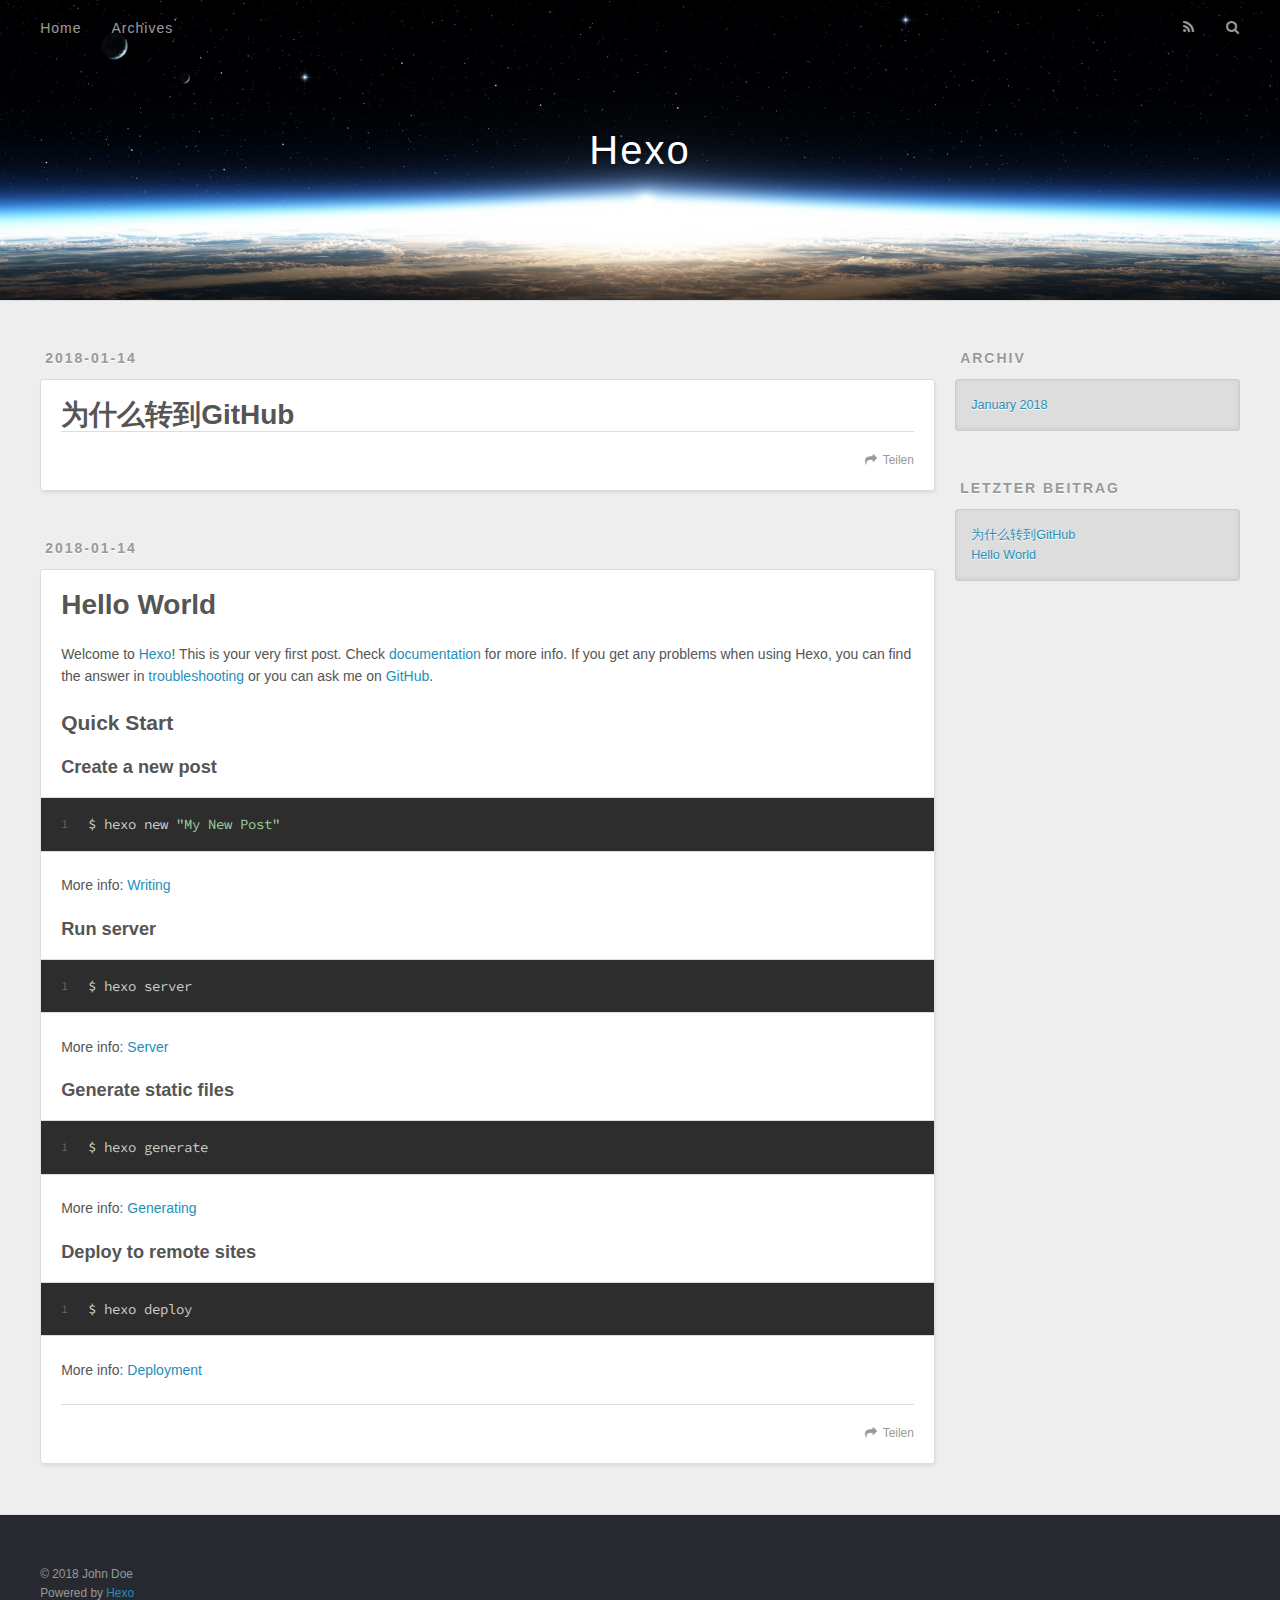
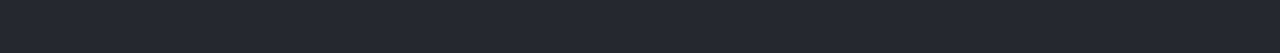
==== index.html @ db35a610 "Site updated: 2018-01-14 15:25:35" ====
<!DOCTYPE html>
<html>
<head>
  <meta charset="utf-8">
  

  
  <title>Hexo</title>
  <meta name="viewport" content="width=device-width, initial-scale=1, maximum-scale=1">
  <meta property="og:type" content="website">
<meta property="og:title" content="Hexo">
<meta property="og:url" content="http://yoursite.com/index.html">
<meta property="og:site_name" content="Hexo">
<meta name="twitter:card" content="summary">
<meta name="twitter:title" content="Hexo">
  
    <link rel="alternate" href="/atom.xml" title="Hexo" type="application/atom+xml">
  
  
    <link rel="icon" href="/favicon.png">
  
  
    <link href="//fonts.googleapis.com/css?family=Source+Code+Pro" rel="stylesheet" type="text/css">
  
  <link rel="stylesheet" href="/css/style.css">
</head>

<body>
  <div id="container">
    <div id="wrap">
      <header id="header">
  <div id="banner"></div>
  <div id="header-outer" class="outer">
    <div id="header-title" class="inner">
      <h1 id="logo-wrap">
        <a href="/" id="logo">Hexo</a>
      </h1>
      
    </div>
    <div id="header-inner" class="inner">
      <nav id="main-nav">
        <a id="main-nav-toggle" class="nav-icon"></a>
        
          <a class="main-nav-link" href="/">Home</a>
        
          <a class="main-nav-link" href="/archives">Archives</a>
        
      </nav>
      <nav id="sub-nav">
        
          <a id="nav-rss-link" class="nav-icon" href="/atom.xml" title="RSS Feed"></a>
        
        <a id="nav-search-btn" class="nav-icon" title="Suche"></a>
      </nav>
      <div id="search-form-wrap">
        <form action="//google.com/search" method="get" accept-charset="UTF-8" class="search-form"><input type="search" name="q" class="search-form-input" placeholder="Search"><button type="submit" class="search-form-submit">&#xF002;</button><input type="hidden" name="sitesearch" value="http://yoursite.com"></form>
      </div>
    </div>
  </div>
</header>
      <div class="outer">
        <section id="main">
  
    <article id="post-为什么转到GitHub" class="article article-type-post" itemscope itemprop="blogPost">
  <div class="article-meta">
    <a href="/2018/01/14/为什么转到GitHub/" class="article-date">
  <time datetime="2018-01-14T07:21:09.000Z" itemprop="datePublished">2018-01-14</time>
</a>
    
  </div>
  <div class="article-inner">
    
    
      <header class="article-header">
        
  
    <h1 itemprop="name">
      <a class="article-title" href="/2018/01/14/为什么转到GitHub/">为什么转到GitHub</a>
    </h1>
  

      </header>
    
    <div class="article-entry" itemprop="articleBody">
      
        
      
    </div>
    <footer class="article-footer">
      <a data-url="http://yoursite.com/2018/01/14/为什么转到GitHub/" data-id="cjcegh4690001q4vp3k0q1kke" class="article-share-link">Teilen</a>
      
      
    </footer>
  </div>
  
</article>


  
    <article id="post-hello-world" class="article article-type-post" itemscope itemprop="blogPost">
  <div class="article-meta">
    <a href="/2018/01/14/hello-world/" class="article-date">
  <time datetime="2018-01-14T06:48:42.048Z" itemprop="datePublished">2018-01-14</time>
</a>
    
  </div>
  <div class="article-inner">
    
    
      <header class="article-header">
        
  
    <h1 itemprop="name">
      <a class="article-title" href="/2018/01/14/hello-world/">Hello World</a>
    </h1>
  

      </header>
    
    <div class="article-entry" itemprop="articleBody">
      
        <p>Welcome to <a href="https://hexo.io/" target="_blank" rel="noopener">Hexo</a>! This is your very first post. Check <a href="https://hexo.io/docs/" target="_blank" rel="noopener">documentation</a> for more info. If you get any problems when using Hexo, you can find the answer in <a href="https://hexo.io/docs/troubleshooting.html" target="_blank" rel="noopener">troubleshooting</a> or you can ask me on <a href="https://github.com/hexojs/hexo/issues" target="_blank" rel="noopener">GitHub</a>.</p>
<h2 id="Quick-Start"><a href="#Quick-Start" class="headerlink" title="Quick Start"></a>Quick Start</h2><h3 id="Create-a-new-post"><a href="#Create-a-new-post" class="headerlink" title="Create a new post"></a>Create a new post</h3><figure class="highlight bash"><table><tr><td class="gutter"><pre><span class="line">1</span><br></pre></td><td class="code"><pre><span class="line">$ hexo new <span class="string">"My New Post"</span></span><br></pre></td></tr></table></figure>
<p>More info: <a href="https://hexo.io/docs/writing.html" target="_blank" rel="noopener">Writing</a></p>
<h3 id="Run-server"><a href="#Run-server" class="headerlink" title="Run server"></a>Run server</h3><figure class="highlight bash"><table><tr><td class="gutter"><pre><span class="line">1</span><br></pre></td><td class="code"><pre><span class="line">$ hexo server</span><br></pre></td></tr></table></figure>
<p>More info: <a href="https://hexo.io/docs/server.html" target="_blank" rel="noopener">Server</a></p>
<h3 id="Generate-static-files"><a href="#Generate-static-files" class="headerlink" title="Generate static files"></a>Generate static files</h3><figure class="highlight bash"><table><tr><td class="gutter"><pre><span class="line">1</span><br></pre></td><td class="code"><pre><span class="line">$ hexo generate</span><br></pre></td></tr></table></figure>
<p>More info: <a href="https://hexo.io/docs/generating.html" target="_blank" rel="noopener">Generating</a></p>
<h3 id="Deploy-to-remote-sites"><a href="#Deploy-to-remote-sites" class="headerlink" title="Deploy to remote sites"></a>Deploy to remote sites</h3><figure class="highlight bash"><table><tr><td class="gutter"><pre><span class="line">1</span><br></pre></td><td class="code"><pre><span class="line">$ hexo deploy</span><br></pre></td></tr></table></figure>
<p>More info: <a href="https://hexo.io/docs/deployment.html" target="_blank" rel="noopener">Deployment</a></p>

      
    </div>
    <footer class="article-footer">
      <a data-url="http://yoursite.com/2018/01/14/hello-world/" data-id="cjcegh4640000q4vpbn1afv12" class="article-share-link">Teilen</a>
      
      
    </footer>
  </div>
  
</article>


  


</section>
        
          <aside id="sidebar">
  
    

  
    

  
    
  
    
  <div class="widget-wrap">
    <h3 class="widget-title">Archiv</h3>
    <div class="widget">
      <ul class="archive-list"><li class="archive-list-item"><a class="archive-list-link" href="/archives/2018/01/">January 2018</a></li></ul>
    </div>
  </div>


  
    
  <div class="widget-wrap">
    <h3 class="widget-title">letzter Beitrag</h3>
    <div class="widget">
      <ul>
        
          <li>
            <a href="/2018/01/14/为什么转到GitHub/">为什么转到GitHub</a>
          </li>
        
          <li>
            <a href="/2018/01/14/hello-world/">Hello World</a>
          </li>
        
      </ul>
    </div>
  </div>

  
</aside>
        
      </div>
      <footer id="footer">
  
  <div class="outer">
    <div id="footer-info" class="inner">
      &copy; 2018 John Doe<br>
      Powered by <a href="http://hexo.io/" target="_blank">Hexo</a>
    </div>
  </div>
</footer>
    </div>
    <nav id="mobile-nav">
  
    <a href="/" class="mobile-nav-link">Home</a>
  
    <a href="/archives" class="mobile-nav-link">Archives</a>
  
</nav>
    

<script src="//ajax.googleapis.com/ajax/libs/jquery/2.0.3/jquery.min.js"></script>


  <link rel="stylesheet" href="/fancybox/jquery.fancybox.css">
  <script src="/fancybox/jquery.fancybox.pack.js"></script>


<script src="/js/script.js"></script>



  </div>
</body>
</html>
---- css/style.css ----
body {
  width: 100%;
}
body:before,
body:after {
  content: "";
  display: table;
}
body:after {
  clear: both;
}
html,
body,
div,
span,
applet,
object,
iframe,
h1,
h2,
h3,
h4,
h5,
h6,
p,
blockquote,
pre,
a,
abbr,
acronym,
address,
big,
cite,
code,
del,
dfn,
em,
img,
ins,
kbd,
q,
s,
samp,
small,
strike,
strong,
sub,
sup,
tt,
var,
dl,
dt,
dd,
ol,
ul,
li,
fieldset,
form,
label,
legend,
table,
caption,
tbody,
tfoot,
thead,
tr,
th,
td {
  margin: 0;
  padding: 0;
  border: 0;
  outline: 0;
  font-weight: inherit;
  font-style: inherit;
  font-family: inherit;
  font-size: 100%;
  vertical-align: baseline;
}
body {
  line-height: 1;
  color: #000;
  background: #fff;
}
ol,
ul {
  list-style: none;
}
table {
  border-collapse: separate;
  border-spacing: 0;
  vertical-align: middle;
}
caption,
th,
td {
  text-align: left;
  font-weight: normal;
  vertical-align: middle;
}
a img {
  border: none;
}
input,
button {
  margin: 0;
  padding: 0;
}
input::-moz-focus-inner,
button::-moz-focus-inner {
  border: 0;
  padding: 0;
}
@font-face {
  font-family: FontAwesome;
  font-style: normal;
  font-weight: normal;
  src: url("fonts/fontawesome-webfont.eot?v=#4.0.3");
  src: url("fonts/fontawesome-webfont.eot?#iefix&v=#4.0.3") format("embedded-opentype"), url("fonts/fontawesome-webfont.woff?v=#4.0.3") format("woff"), url("fonts/fontawesome-webfont.ttf?v=#4.0.3") format("truetype"), url("fonts/fontawesome-webfont.svg#fontawesomeregular?v=#4.0.3") format("svg");
}
html,
body,
#container {
  height: 100%;
}
body {
  background: #eee;
  font: 14px -apple-system, BlinkMacSystemFont, "Segoe UI", "Roboto", "Oxygen", "Ubuntu", "Cantarell", "Fira Sans", "Droid Sans", "Helvetica Neue", sans-serif;
  -webkit-text-size-adjust: 100%;
}
.outer {
  max-width: 1220px;
  margin: 0 auto;
  padding: 0 20px;
}
.outer:before,
.outer:after {
  content: "";
  display: table;
}
.outer:after {
  clear: both;
}
.inner {
  display: inline;
  float: left;
  width: 98.33333333333333%;
  margin: 0 0.833333333333333%;
}
.left,
.alignleft {
  float: left;
}
.right,
.alignright {
  float: right;
}
.clear {
  clear: both;
}
#container {
  position: relative;
}
.mobile-nav-on {
  overflow: hidden;
}
#wrap {
  height: 100%;
  width: 100%;
  position: absolute;
  top: 0;
  left: 0;
  -webkit-transition: 0.2s ease-out;
  -moz-transition: 0.2s ease-out;
  -ms-transition: 0.2s ease-out;
  transition: 0.2s ease-out;
  z-index: 1;
  background: #eee;
}
.mobile-nav-on #wrap {
  left: 280px;
}
@media screen and (min-width: 768px) {
  #main {
    display: inline;
    float: left;
    width: 73.33333333333333%;
    margin: 0 0.833333333333333%;
  }
}
.article-date,
.article-category-link,
.archive-year,
.widget-title {
  text-decoration: none;
  text-transform: uppercase;
  letter-spacing: 2px;
  color: #999;
  margin-bottom: 1em;
  margin-left: 5px;
  line-height: 1em;
  text-shadow: 0 1px #fff;
  font-weight: bold;
}
.article-inner,
.archive-article-inner {
  background: #fff;
  -webkit-box-shadow: 1px 2px 3px #ddd;
  box-shadow: 1px 2px 3px #ddd;
  border: 1px solid #ddd;
  border-radius: 3px;
}
.article-entry h1,
.widget h1 {
  font-size: 2em;
}
.article-entry h2,
.widget h2 {
  font-size: 1.5em;
}
.article-entry h3,
.widget h3 {
  font-size: 1.3em;
}
.article-entry h4,
.widget h4 {
  font-size: 1.2em;
}
.article-entry h5,
.widget h5 {
  font-size: 1em;
}
.article-entry h6,
.widget h6 {
  font-size: 1em;
  color: #999;
}
.article-entry hr,
.widget hr {
  border: 1px dashed #ddd;
}
.article-entry strong,
.widget strong {
  font-weight: bold;
}
.article-entry em,
.widget em,
.article-entry cite,
.widget cite {
  font-style: italic;
}
.article-entry sup,
.widget sup,
.article-entry sub,
.widget sub {
  font-size: 0.75em;
  line-height: 0;
  position: relative;
  vertical-align: baseline;
}
.article-entry sup,
.widget sup {
  top: -0.5em;
}
.article-entry sub,
.widget sub {
  bottom: -0.2em;
}
.article-entry small,
.widget small {
  font-size: 0.85em;
}
.article-entry acronym,
.widget acronym,
.article-entry abbr,
.widget abbr {
  border-bottom: 1px dotted;
}
.article-entry ul,
.widget ul,
.article-entry ol,
.widget ol,
.article-entry dl,
.widget dl {
  margin: 0 20px;
  line-height: 1.6em;
}
.article-entry ul ul,
.widget ul ul,
.article-entry ol ul,
.widget ol ul,
.article-entry ul ol,
.widget ul ol,
.article-entry ol ol,
.widget ol ol {
  margin-top: 0;
  margin-bottom: 0;
}
.article-entry ul,
.widget ul {
  list-style: disc;
}
.article-entry ol,
.widget ol {
  list-style: decimal;
}
.article-entry dt,
.widget dt {
  font-weight: bold;
}
#header {
  height: 300px;
  position: relative;
  border-bottom: 1px solid #ddd;
}
#header:before,
#header:after {
  content: "";
  position: absolute;
  left: 0;
  right: 0;
  height: 40px;
}
#header:before {
  top: 0;
  background: -webkit-linear-gradient(rgba(0,0,0,0.2), transparent);
  background: -moz-linear-gradient(rgba(0,0,0,0.2), transparent);
  background: -ms-linear-gradient(rgba(0,0,0,0.2), transparent);
  background: linear-gradient(rgba(0,0,0,0.2), transparent);
}
#header:after {
  bottom: 0;
  background: -webkit-linear-gradient(transparent, rgba(0,0,0,0.2));
  background: -moz-linear-gradient(transparent, rgba(0,0,0,0.2));
  background: -ms-linear-gradient(transparent, rgba(0,0,0,0.2));
  background: linear-gradient(transparent, rgba(0,0,0,0.2));
}
#header-outer {
  height: 100%;
  position: relative;
}
#header-inner {
  position: relative;
  overflow: hidden;
}
#banner {
  position: absolute;
  top: 0;
  left: 0;
  width: 100%;
  height: 100%;
  background: url("images/banner.jpg") center #000;
  -webkit-background-size: cover;
  -moz-background-size: cover;
  background-size: cover;
  z-index: -1;
}
#header-title {
  text-align: center;
  height: 40px;
  position: absolute;
  top: 50%;
  left: 0;
  margin-top: -20px;
}
#logo,
#subtitle {
  text-decoration: none;
  color: #fff;
  font-weight: 300;
  text-shadow: 0 1px 4px rgba(0,0,0,0.3);
}
#logo {
  font-size: 40px;
  line-height: 40px;
  letter-spacing: 2px;
}
#subtitle {
  font-size: 16px;
  line-height: 16px;
  letter-spacing: 1px;
}
#subtitle-wrap {
  margin-top: 16px;
}
#main-nav {
  float: left;
  margin-left: -15px;
}
.nav-icon,
.main-nav-link {
  float: left;
  color: #fff;
  opacity: 0.6;
  text-decoration: none;
  text-shadow: 0 1px rgba(0,0,0,0.2);
  -webkit-transition: opacity 0.2s;
  -moz-transition: opacity 0.2s;
  -ms-transition: opacity 0.2s;
  transition: opacity 0.2s;
  display: block;
  padding: 20px 15px;
}
.nav-icon:hover,
.main-nav-link:hover {
  opacity: 1;
}
.nav-icon {
  font-family: FontAwesome;
  text-align: center;
  font-size: 14px;
  width: 14px;
  height: 14px;
  padding: 20px 15px;
  position: relative;
  cursor: pointer;
}
.main-nav-link {
  font-weight: 300;
  letter-spacing: 1px;
}
@media screen and (max-width: 479px) {
  .main-nav-link {
    display: none;
  }
}
#main-nav-toggle {
  display: none;
}
#main-nav-toggle:before {
  content: "\f0c9";
}
@media screen and (max-width: 479px) {
  #main-nav-toggle {
    display: block;
  }
}
#sub-nav {
  float: right;
  margin-right: -15px;
}
#nav-rss-link:before {
  content: "\f09e";
}
#nav-search-btn:before {
  content: "\f002";
}
#search-form-wrap {
  position: absolute;
  top: 15px;
  width: 150px;
  height: 30px;
  right: -150px;
  opacity: 0;
  -webkit-transition: 0.2s ease-out;
  -moz-transition: 0.2s ease-out;
  -ms-transition: 0.2s ease-out;
  transition: 0.2s ease-out;
}
#search-form-wrap.on {
  opacity: 1;
  right: 0;
}
@media screen and (max-width: 479px) {
  #search-form-wrap {
    width: 100%;
    right: -100%;
  }
}
.search-form {
  position: absolute;
  top: 0;
  left: 0;
  right: 0;
  background: #fff;
  padding: 5px 15px;
  border-radius: 15px;
  -webkit-box-shadow: 0 0 10px rgba(0,0,0,0.3);
  box-shadow: 0 0 10px rgba(0,0,0,0.3);
}
.search-form-input {
  border: none;
  background: none;
  color: #555;
  width: 100%;
  font: 13px -apple-system, BlinkMacSystemFont, "Segoe UI", "Roboto", "Oxygen", "Ubuntu", "Cantarell", "Fira Sans", "Droid Sans", "Helvetica Neue", sans-serif;
  outline: none;
}
.search-form-input::-webkit-search-results-decoration,
.search-form-input::-webkit-search-cancel-button {
  -webkit-appearance: none;
}
.search-form-submit {
  position: absolute;
  top: 50%;
  right: 10px;
  margin-top: -7px;
  font: 13px FontAwesome;
  border: none;
  background: none;
  color: #bbb;
  cursor: pointer;
}
.search-form-submit:hover,
.search-form-submit:focus {
  color: #777;
}
.article {
  margin: 50px 0;
}
.article-inner {
  overflow: hidden;
}
.article-meta:before,
.article-meta:after {
  content: "";
  display: table;
}
.article-meta:after {
  clear: both;
}
.article-date {
  float: left;
}
.article-category {
  float: left;
  line-height: 1em;
  color: #ccc;
  text-shadow: 0 1px #fff;
  margin-left: 8px;
}
.article-category:before {
  content: "\2022";
}
.article-category-link {
  margin: 0 12px 1em;
}
.article-header {
  padding: 20px 20px 0;
}
.article-title {
  text-decoration: none;
  font-size: 2em;
  font-weight: bold;
  color: #555;
  line-height: 1.1em;
  -webkit-transition: color 0.2s;
  -moz-transition: color 0.2s;
  -ms-transition: color 0.2s;
  transition: color 0.2s;
}
a.article-title:hover {
  color: #258fb8;
}
.article-entry {
  color: #555;
  padding: 0 20px;
}
.article-entry:before,
.article-entry:after {
  content: "";
  display: table;
}
.article-entry:after {
  clear: both;
}
.article-entry p,
.article-entry table {
  line-height: 1.6em;
  margin: 1.6em 0;
}
.article-entry h1,
.article-entry h2,
.article-entry h3,
.article-entry h4,
.article-entry h5,
.article-entry h6 {
  font-weight: bold;
}
.article-entry h1,
.article-entry h2,
.article-entry h3,
.article-entry h4,
.article-entry h5,
.article-entry h6 {
  line-height: 1.1em;
  margin: 1.1em 0;
}
.article-entry a {
  color: #258fb8;
  text-decoration: none;
}
.article-entry a:hover {
  text-decoration: underline;
}
.article-entry ul,
.article-entry ol,
.article-entry dl {
  margin-top: 1.6em;
  margin-bottom: 1.6em;
}
.article-entry img,
.article-entry video {
  max-width: 100%;
  height: auto;
  display: block;
  margin: auto;
}
.article-entry iframe {
  border: none;
}
.article-entry table {
  width: 100%;
  border-collapse: collapse;
  border-spacing: 0;
}
.article-entry th {
  font-weight: bold;
  border-bottom: 3px solid #ddd;
  padding-bottom: 0.5em;
}
.article-entry td {
  border-bottom: 1px solid #ddd;
  padding: 10px 0;
}
.article-entry blockquote {
  font-family: Georgia, "Times New Roman", serif;
  font-size: 1.4em;
  margin: 1.6em 20px;
  text-align: center;
}
.article-entry blockquote footer {
  font-size: 14px;
  margin: 1.6em 0;
  font-family: -apple-system, BlinkMacSystemFont, "Segoe UI", "Roboto", "Oxygen", "Ubuntu", "Cantarell", "Fira Sans", "Droid Sans", "Helvetica Neue", sans-serif;
}
.article-entry blockquote footer cite:before {
  content: "—";
  padding: 0 0.5em;
}
.article-entry .pullquote {
  text-align: left;
  width: 45%;
  margin: 0;
}
.article-entry .pullquote.left {
  margin-left: 0.5em;
  margin-right: 1em;
}
.article-entry .pullquote.right {
  margin-right: 0.5em;
  margin-left: 1em;
}
.article-entry .caption {
  color: #999;
  display: block;
  font-size: 0.9em;
  margin-top: 0.5em;
  position: relative;
  text-align: center;
}
.article-entry .video-container {
  position: relative;
  padding-top: 56.25%;
  height: 0;
  overflow: hidden;
}
.article-entry .video-container iframe,
.article-entry .video-container object,
.article-entry .video-container embed {
  position: absolute;
  top: 0;
  left: 0;
  width: 100%;
  height: 100%;
  margin-top: 0;
}
.article-more-link a {
  display: inline-block;
  line-height: 1em;
  padding: 6px 15px;
  border-radius: 15px;
  background: #eee;
  color: #999;
  text-shadow: 0 1px #fff;
  text-decoration: none;
}
.article-more-link a:hover {
  background: #258fb8;
  color: #fff;
  text-decoration: none;
  text-shadow: 0 1px #1e7293;
}
.article-footer {
  font-size: 0.85em;
  line-height: 1.6em;
  border-top: 1px solid #ddd;
  padding-top: 1.6em;
  margin: 0 20px 20px;
}
.article-footer:before,
.article-footer:after {
  content: "";
  display: table;
}
.article-footer:after {
  clear: both;
}
.article-footer a {
  color: #999;
  text-decoration: none;
}
.article-footer a:hover {
  color: #555;
}
.article-tag-list-item {
  float: left;
  margin-right: 10px;
}
.article-tag-list-link:before {
  content: "#";
}
.article-comment-link {
  float: right;
}
.article-comment-link:before {
  content: "\f075";
  font-family: FontAwesome;
  padding-right: 8px;
}
.article-share-link {
  cursor: pointer;
  float: right;
  margin-left: 20px;
}
.article-share-link:before {
  content: "\f064";
  font-family: FontAwesome;
  padding-right: 6px;
}
#article-nav {
  position: relative;
}
#article-nav:before,
#article-nav:after {
  content: "";
  display: table;
}
#article-nav:after {
  clear: both;
}
@media screen and (min-width: 768px) {
  #article-nav {
    margin: 50px 0;
  }
  #article-nav:before {
    width: 8px;
    height: 8px;
    position: absolute;
    top: 50%;
    left: 50%;
    margin-top: -4px;
    margin-left: -4px;
    content: "";
    border-radius: 50%;
    background: #ddd;
    -webkit-box-shadow: 0 1px 2px #fff;
    box-shadow: 0 1px 2px #fff;
  }
}
.article-nav-link-wrap {
  text-decoration: none;
  text-shadow: 0 1px #fff;
  color: #999;
  -webkit-box-sizing: border-box;
  -moz-box-sizing: border-box;
  box-sizing: border-box;
  margin-top: 50px;
  text-align: center;
  display: block;
}
.article-nav-link-wrap:hover {
  color: #555;
}
@media screen and (min-width: 768px) {
  .article-nav-link-wrap {
    width: 50%;
    margin-top: 0;
  }
}
@media screen and (min-width: 768px) {
  #article-nav-newer {
    float: left;
    text-align: right;
    padding-right: 20px;
  }
}
@media screen and (min-width: 768px) {
  #article-nav-older {
    float: right;
    text-align: left;
    padding-left: 20px;
  }
}
.article-nav-caption {
  text-transform: uppercase;
  letter-spacing: 2px;
  color: #ddd;
  line-height: 1em;
  font-weight: bold;
}
#article-nav-newer .article-nav-caption {
  margin-right: -2px;
}
.article-nav-title {
  font-size: 0.85em;
  line-height: 1.6em;
  margin-top: 0.5em;
}
.article-share-box {
  position: absolute;
  display: none;
  background: #fff;
  -webkit-box-shadow: 1px 2px 10px rgba(0,0,0,0.2);
  box-shadow: 1px 2px 10px rgba(0,0,0,0.2);
  border-radius: 3px;
  margin-left: -145px;
  overflow: hidden;
  z-index: 1;
}
.article-share-box.on {
  display: block;
}
.article-share-input {
  width: 100%;
  background: none;
  -webkit-box-sizing: border-box;
  -moz-box-sizing: border-box;
  box-sizing: border-box;
  font: 14px -apple-system, BlinkMacSystemFont, "Segoe UI", "Roboto", "Oxygen", "Ubuntu", "Cantarell", "Fira Sans", "Droid Sans", "Helvetica Neue", sans-serif;
  padding: 0 15px;
  color: #555;
  outline: none;
  border: 1px solid #ddd;
  border-radius: 3px 3px 0 0;
  height: 36px;
  line-height: 36px;
}
.article-share-links {
  background: #eee;
}
.article-share-links:before,
.article-share-links:after {
  content: "";
  display: table;
}
.article-share-links:after {
  clear: both;
}
.article-share-twitter,
.article-share-facebook,
.article-share-pinterest,
.article-share-google {
  width: 50px;
  height: 36px;
  display: block;
  float: left;
  position: relative;
  color: #999;
  text-shadow: 0 1px #fff;
}
.article-share-twitter:before,
.article-share-facebook:before,
.article-share-pinterest:before,
.article-share-google:before {
  font-size: 20px;
  font-family: FontAwesome;
  width: 20px;
  height: 20px;
  position: absolute;
  top: 50%;
  left: 50%;
  margin-top: -10px;
  margin-left: -10px;
  text-align: center;
}
.article-share-twitter:hover,
.article-share-facebook:hover,
.article-share-pinterest:hover,
.article-share-google:hover {
  color: #fff;
}
.article-share-twitter:before {
  content: "\f099";
}
.article-share-twitter:hover {
  background: #00aced;
  text-shadow: 0 1px #008abe;
}
.article-share-facebook:before {
  content: "\f09a";
}
.article-share-facebook:hover {
  background: #3b5998;
  text-shadow: 0 1px #2f477a;
}
.article-share-pinterest:before {
  content: "\f0d2";
}
.article-share-pinterest:hover {
  background: #cb2027;
  text-shadow: 0 1px #a21a1f;
}
.article-share-google:before {
  content: "\f0d5";
}
.article-share-google:hover {
  background: #dd4b39;
  text-shadow: 0 1px #be3221;
}
.article-gallery {
  background: #000;
  position: relative;
}
.article-gallery-photos {
  position: relative;
  overflow: hidden;
}
.article-gallery-img {
  display: none;
  max-width: 100%;
}
.article-gallery-img:first-child {
  display: block;
}
.article-gallery-img.loaded {
  position: absolute;
  display: block;
}
.article-gallery-img img {
  display: block;
  max-width: 100%;
  margin: 0 auto;
}
#comments {
  background: #fff;
  -webkit-box-shadow: 1px 2px 3px #ddd;
  box-shadow: 1px 2px 3px #ddd;
  padding: 20px;
  border: 1px solid #ddd;
  border-radius: 3px;
  margin: 50px 0;
}
#comments a {
  color: #258fb8;
}
.archives-wrap {
  margin: 50px 0;
}
.archives:before,
.archives:after {
  content: "";
  display: table;
}
.archives:after {
  clear: both;
}
.archive-year-wrap {
  margin-bottom: 1em;
}
.archives {
  -webkit-column-gap: 10px;
  -moz-column-gap: 10px;
  column-gap: 10px;
}
@media screen and (min-width: 480px) and (max-width: 767px) {
  .archives {
    -webkit-column-count: 2;
    -moz-column-count: 2;
    column-count: 2;
  }
}
@media screen and (min-width: 768px) {
  .archives {
    -webkit-column-count: 3;
    -moz-column-count: 3;
    column-count: 3;
  }
}
.archive-article {
  -webkit-column-break-inside: avoid;
  page-break-inside: avoid;
  overflow: hidden;
  break-inside: avoid-column;
}
.archive-article-inner {
  padding: 10px;
  margin-bottom: 15px;
}
.archive-article-title {
  text-decoration: none;
  font-weight: bold;
  color: #555;
  -webkit-transition: color 0.2s;
  -moz-transition: color 0.2s;
  -ms-transition: color 0.2s;
  transition: color 0.2s;
  line-height: 1.6em;
}
.archive-article-title:hover {
  color: #258fb8;
}
.archive-article-footer {
  margin-top: 1em;
}
.archive-article-date {
  color: #999;
  text-decoration: none;
  font-size: 0.85em;
  line-height: 1em;
  margin-bottom: 0.5em;
  display: block;
}
#page-nav {
  margin: 50px auto;
  background: #fff;
  -webkit-box-shadow: 1px 2px 3px #ddd;
  box-shadow: 1px 2px 3px #ddd;
  border: 1px solid #ddd;
  border-radius: 3px;
  text-align: center;
  color: #999;
  overflow: hidden;
}
#page-nav:before,
#page-nav:after {
  content: "";
  display: table;
}
#page-nav:after {
  clear: both;
}
#page-nav a,
#page-nav span {
  padding: 10px 20px;
  line-height: 1;
  height: 2ex;
}
#page-nav a {
  color: #999;
  text-decoration: none;
}
#page-nav a:hover {
  background: #999;
  color: #fff;
}
#page-nav .prev {
  float: left;
}
#page-nav .next {
  float: right;
}
#page-nav .page-number {
  display: inline-block;
}
@media screen and (max-width: 479px) {
  #page-nav .page-number {
    display: none;
  }
}
#page-nav .current {
  color: #555;
  font-weight: bold;
}
#page-nav .space {
  color: #ddd;
}
#footer {
  background: #262a30;
  padding: 50px 0;
  border-top: 1px solid #ddd;
  color: #999;
}
#footer a {
  color: #258fb8;
  text-decoration: none;
}
#footer a:hover {
  text-decoration: underline;
}
#footer-info {
  line-height: 1.6em;
  font-size: 0.85em;
}
.article-entry pre,
.article-entry .highlight {
  background: #2d2d2d;
  margin: 0 -20px;
  padding: 15px 20px;
  border-style: solid;
  border-color: #ddd;
  border-width: 1px 0;
  overflow: auto;
  color: #ccc;
  line-height: 22.400000000000002px;
}
.article-entry .highlight .gutter pre,
.article-entry .gist .gist-file .gist-data .line-numbers {
  color: #666;
  font-size: 0.85em;
}
.article-entry pre,
.article-entry code {
  font-family: "Source Code Pro", Consolas, Monaco, Menlo, Consolas, monospace;
}
.article-entry code {
  background: #eee;
  text-shadow: 0 1px #fff;
  padding: 0 0.3em;
}
.article-entry pre code {
  background: none;
  text-shadow: none;
  padding: 0;
}
.article-entry .highlight pre {
  border: none;
  margin: 0;
  padding: 0;
}
.article-entry .highlight table {
  margin: 0;
  width: auto;
}
.article-entry .highlight td {
  border: none;
  padding: 0;
}
.article-entry .highlight figcaption {
  font-size: 0.85em;
  color: #999;
  line-height: 1em;
  margin-bottom: 1em;
}
.article-entry .highlight figcaption:before,
.article-entry .highlight figcaption:after {
  content: "";
  display: table;
}
.article-entry .highlight figcaption:after {
  clear: both;
}
.article-entry .highlight figcaption a {
  float: right;
}
.article-entry .highlight .gutter pre {
  text-align: right;
  padding-right: 20px;
}
.article-entry .highlight .line {
  height: 22.400000000000002px;
}
.article-entry .highlight .line.marked {
  background: #515151;
}
.article-entry .gist {
  margin: 0 -20px;
  border-style: solid;
  border-color: #ddd;
  border-width: 1px 0;
  background: #2d2d2d;
  padding: 15px 20px 15px 0;
}
.article-entry .gist .gist-file {
  border: none;
  font-family: "Source Code Pro", Consolas, Monaco, Menlo, Consolas, monospace;
  margin: 0;
}
.article-entry .gist .gist-file .gist-data {
  background: none;
  border: none;
}
.article-entry .gist .gist-file .gist-data .line-numbers {
  background: none;
  border: none;
  padding: 0 20px 0 0;
}
.article-entry .gist .gist-file .gist-data .line-data {
  padding: 0 !important;
}
.article-entry .gist .gist-file .highlight {
  margin: 0;
  padding: 0;
  border: none;
}
.article-entry .gist .gist-file .gist-meta {
  background: #2d2d2d;
  color: #999;
  font: 0.85em -apple-system, BlinkMacSystemFont, "Segoe UI", "Roboto", "Oxygen", "Ubuntu", "Cantarell", "Fira Sans", "Droid Sans", "Helvetica Neue", sans-serif;
  text-shadow: 0 0;
  padding: 0;
  margin-top: 1em;
  margin-left: 20px;
}
.article-entry .gist .gist-file .gist-meta a {
  color: #258fb8;
  font-weight: normal;
}
.article-entry .gist .gist-file .gist-meta a:hover {
  text-decoration: underline;
}
pre .comment,
pre .title {
  color: #999;
}
pre .variable,
pre .attribute,
pre .tag,
pre .regexp,
pre .ruby .constant,
pre .xml .tag .title,
pre .xml .pi,
pre .xml .doctype,
pre .html .doctype,
pre .css .id,
pre .css .class,
pre .css .pseudo {
  color: #f2777a;
}
pre .number,
pre .preprocessor,
pre .built_in,
pre .literal,
pre .params,
pre .constant {
  color: #f99157;
}
pre .class,
pre .ruby .class .title,
pre .css .rules .attribute {
  color: #9c9;
}
pre .string,
pre .value,
pre .inheritance,
pre .header,
pre .ruby .symbol,
pre .xml .cdata {
  color: #9c9;
}
pre .css .hexcolor {
  color: #6cc;
}
pre .function,
pre .python .decorator,
pre .python .title,
pre .ruby .function .title,
pre .ruby .title .keyword,
pre .perl .sub,
pre .javascript .title,
pre .coffeescript .title {
  color: #69c;
}
pre .keyword,
pre .javascript .function {
  color: #c9c;
}
@media screen and (max-width: 479px) {
  #mobile-nav {
    position: absolute;
    top: 0;
    left: 0;
    width: 280px;
    height: 100%;
    background: #191919;
    border-right: 1px solid #fff;
  }
}
@media screen and (max-width: 479px) {
  .mobile-nav-link {
    display: block;
    color: #999;
    text-decoration: none;
    padding: 15px 20px;
    font-weight: bold;
  }
  .mobile-nav-link:hover {
    color: #fff;
  }
}
@media screen and (min-width: 768px) {
  #sidebar {
    display: inline;
    float: left;
    width: 23.333333333333332%;
    margin: 0 0.833333333333333%;
  }
}
.widget-wrap {
  margin: 50px 0;
}
.widget {
  color: #777;
  text-shadow: 0 1px #fff;
  background: #ddd;
  -webkit-box-shadow: 0 -1px 4px #ccc inset;
  box-shadow: 0 -1px 4px #ccc inset;
  border: 1px solid #ccc;
  padding: 15px;
  border-radius: 3px;
}
.widget a {
  color: #258fb8;
  text-decoration: none;
}
.widget a:hover {
  text-decoration: underline;
}
.widget ul ul,
.widget ol ul,
.widget dl ul,
.widget ul ol,
.widget ol ol,
.widget dl ol,
.widget ul dl,
.widget ol dl,
.widget dl dl {
  margin-left: 15px;
  list-style: disc;
}
.widget {
  line-height: 1.6em;
  word-wrap: break-word;
  font-size: 0.9em;
}
.widget ul,
.widget ol {
  list-style: none;
  margin: 0;
}
.widget ul ul,
.widget ol ul,
.widget ul ol,
.widget ol ol {
  margin: 0 20px;
}
.widget ul ul,
.widget ol ul {
  list-style: disc;
}
.widget ul ol,
.widget ol ol {
  list-style: decimal;
}
.category-list-count,
.tag-list-count,
.archive-list-count {
  padding-left: 5px;
  color: #999;
  font-size: 0.85em;
}
.category-list-count:before,
.tag-list-count:before,
.archive-list-count:before {
  content: "(";
}
.category-list-count:after,
.tag-list-count:after,
.archive-list-count:after {
  content: ")";
}
.tagcloud a {
  margin-right: 5px;
  display: inline-block;
}
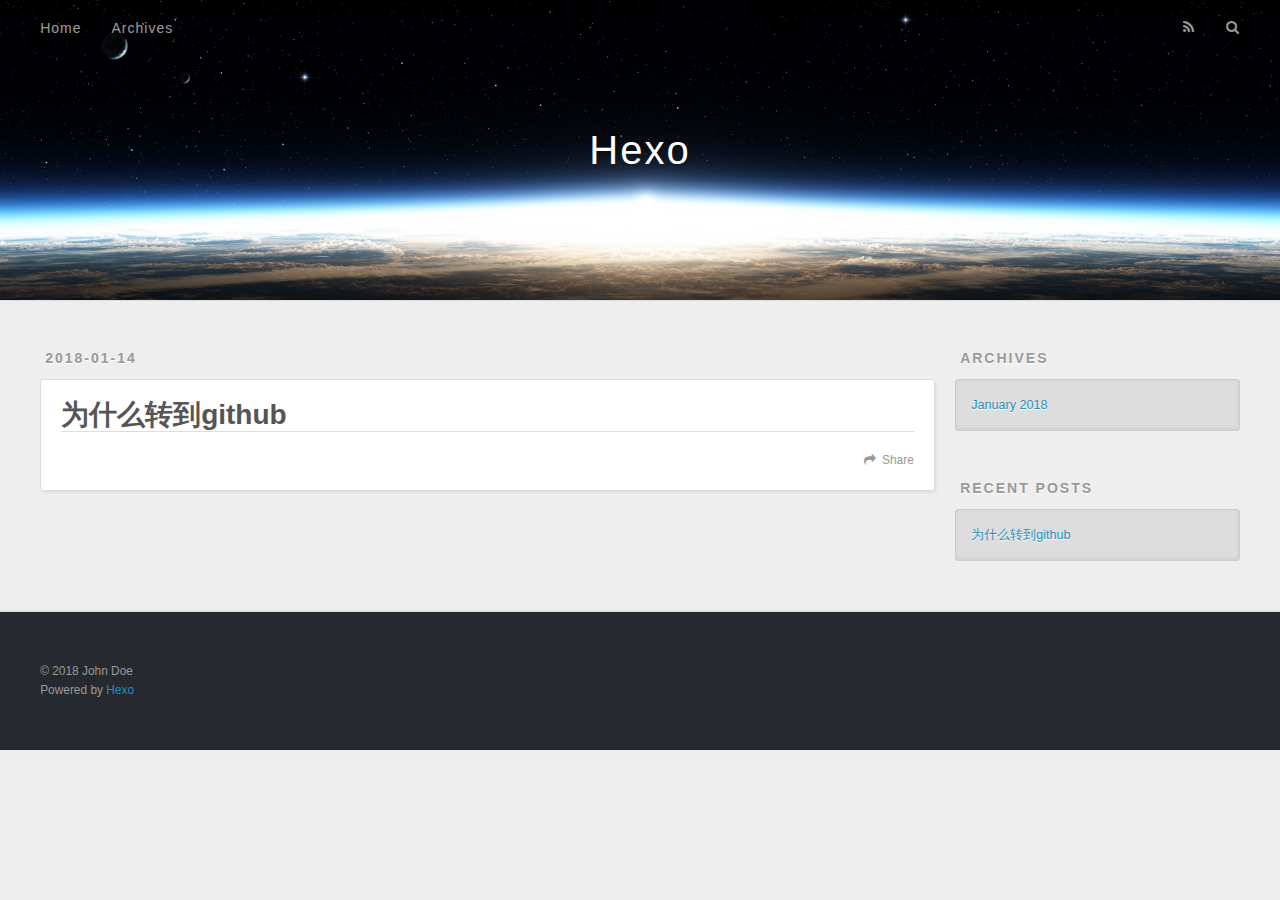
==== commit c070b96b: "Site updated: 2018-01-14 15:47:20" ====
--- a/index.html
+++ b/index.html
@@ -50,7 +50,7 @@
         
           <a id="nav-rss-link" class="nav-icon" href="/atom.xml" title="RSS Feed"></a>
         
-        <a id="nav-search-btn" class="nav-icon" title="Suche"></a>
+        <a id="nav-search-btn" class="nav-icon" title="Search"></a>
       </nav>
       <div id="search-form-wrap">
         <form action="//google.com/search" method="get" accept-charset="UTF-8" class="search-form"><input type="search" name="q" class="search-form-input" placeholder="Search"><button type="submit" class="search-form-submit">&#xF002;</button><input type="hidden" name="sitesearch" value="http://yoursite.com"></form>
@@ -61,10 +61,10 @@
       <div class="outer">
         <section id="main">
   
-    <article id="post-为什么转到GitHub" class="article article-type-post" itemscope itemprop="blogPost">
+    <article id="post-为什么转到github" class="article article-type-post" itemscope itemprop="blogPost">
   <div class="article-meta">
-    <a href="/2018/01/14/为什么转到GitHub/" class="article-date">
-  <time datetime="2018-01-14T07:21:09.000Z" itemprop="datePublished">2018-01-14</time>
+    <a href="/2018/01/14/为什么转到github/" class="article-date">
+  <time datetime="2018-01-14T07:46:52.000Z" itemprop="datePublished">2018-01-14</time>
 </a>
     
   </div>
@@ -75,7 +75,7 @@
         
   
     <h1 itemprop="name">
-      <a class="article-title" href="/2018/01/14/为什么转到GitHub/">为什么转到GitHub</a>
+      <a class="article-title" href="/2018/01/14/为什么转到github/">为什么转到github</a>
     </h1>
   
 
@@ -87,52 +87,7 @@
       
     </div>
     <footer class="article-footer">
-      <a data-url="http://yoursite.com/2018/01/14/为什么转到GitHub/" data-id="cjcegh4690001q4vp3k0q1kke" class="article-share-link">Teilen</a>
-      
-      
-    </footer>
-  </div>
-  
-</article>
-
-
-  
-    <article id="post-hello-world" class="article article-type-post" itemscope itemprop="blogPost">
-  <div class="article-meta">
-    <a href="/2018/01/14/hello-world/" class="article-date">
-  <time datetime="2018-01-14T06:48:42.048Z" itemprop="datePublished">2018-01-14</time>
-</a>
-    
-  </div>
-  <div class="article-inner">
-    
-    
-      <header class="article-header">
-        
-  
-    <h1 itemprop="name">
-      <a class="article-title" href="/2018/01/14/hello-world/">Hello World</a>
-    </h1>
-  
-
-      </header>
-    
-    <div class="article-entry" itemprop="articleBody">
-      
-        <p>Welcome to <a href="https://hexo.io/" target="_blank" rel="noopener">Hexo</a>! This is your very first post. Check <a href="https://hexo.io/docs/" target="_blank" rel="noopener">documentation</a> for more info. If you get any problems when using Hexo, you can find the answer in <a href="https://hexo.io/docs/troubleshooting.html" target="_blank" rel="noopener">troubleshooting</a> or you can ask me on <a href="https://github.com/hexojs/hexo/issues" target="_blank" rel="noopener">GitHub</a>.</p>
-<h2 id="Quick-Start"><a href="#Quick-Start" class="headerlink" title="Quick Start"></a>Quick Start</h2><h3 id="Create-a-new-post"><a href="#Create-a-new-post" class="headerlink" title="Create a new post"></a>Create a new post</h3><figure class="highlight bash"><table><tr><td class="gutter"><pre><span class="line">1</span><br></pre></td><td class="code"><pre><span class="line">$ hexo new <span class="string">"My New Post"</span></span><br></pre></td></tr></table></figure>
-<p>More info: <a href="https://hexo.io/docs/writing.html" target="_blank" rel="noopener">Writing</a></p>
-<h3 id="Run-server"><a href="#Run-server" class="headerlink" title="Run server"></a>Run server</h3><figure class="highlight bash"><table><tr><td class="gutter"><pre><span class="line">1</span><br></pre></td><td class="code"><pre><span class="line">$ hexo server</span><br></pre></td></tr></table></figure>
-<p>More info: <a href="https://hexo.io/docs/server.html" target="_blank" rel="noopener">Server</a></p>
-<h3 id="Generate-static-files"><a href="#Generate-static-files" class="headerlink" title="Generate static files"></a>Generate static files</h3><figure class="highlight bash"><table><tr><td class="gutter"><pre><span class="line">1</span><br></pre></td><td class="code"><pre><span class="line">$ hexo generate</span><br></pre></td></tr></table></figure>
-<p>More info: <a href="https://hexo.io/docs/generating.html" target="_blank" rel="noopener">Generating</a></p>
-<h3 id="Deploy-to-remote-sites"><a href="#Deploy-to-remote-sites" class="headerlink" title="Deploy to remote sites"></a>Deploy to remote sites</h3><figure class="highlight bash"><table><tr><td class="gutter"><pre><span class="line">1</span><br></pre></td><td class="code"><pre><span class="line">$ hexo deploy</span><br></pre></td></tr></table></figure>
-<p>More info: <a href="https://hexo.io/docs/deployment.html" target="_blank" rel="noopener">Deployment</a></p>
-
-      
-    </div>
-    <footer class="article-footer">
-      <a data-url="http://yoursite.com/2018/01/14/hello-world/" data-id="cjcegh4640000q4vpbn1afv12" class="article-share-link">Teilen</a>
+      <a data-url="http://yoursite.com/2018/01/14/为什么转到github/" data-id="cjceh9q4o0000rsvphs72wfeo" class="article-share-link">Share</a>
       
       
     </footer>
@@ -158,7 +113,7 @@
   
     
   <div class="widget-wrap">
-    <h3 class="widget-title">Archiv</h3>
+    <h3 class="widget-title">Archives</h3>
     <div class="widget">
       <ul class="archive-list"><li class="archive-list-item"><a class="archive-list-link" href="/archives/2018/01/">January 2018</a></li></ul>
     </div>
@@ -168,16 +123,12 @@
   
     
   <div class="widget-wrap">
-    <h3 class="widget-title">letzter Beitrag</h3>
+    <h3 class="widget-title">Recent Posts</h3>
     <div class="widget">
       <ul>
         
           <li>
-            <a href="/2018/01/14/为什么转到GitHub/">为什么转到GitHub</a>
-          </li>
-        
-          <li>
-            <a href="/2018/01/14/hello-world/">Hello World</a>
+            <a href="/2018/01/14/为什么转到github/">为什么转到github</a>
           </li>
         
       </ul>
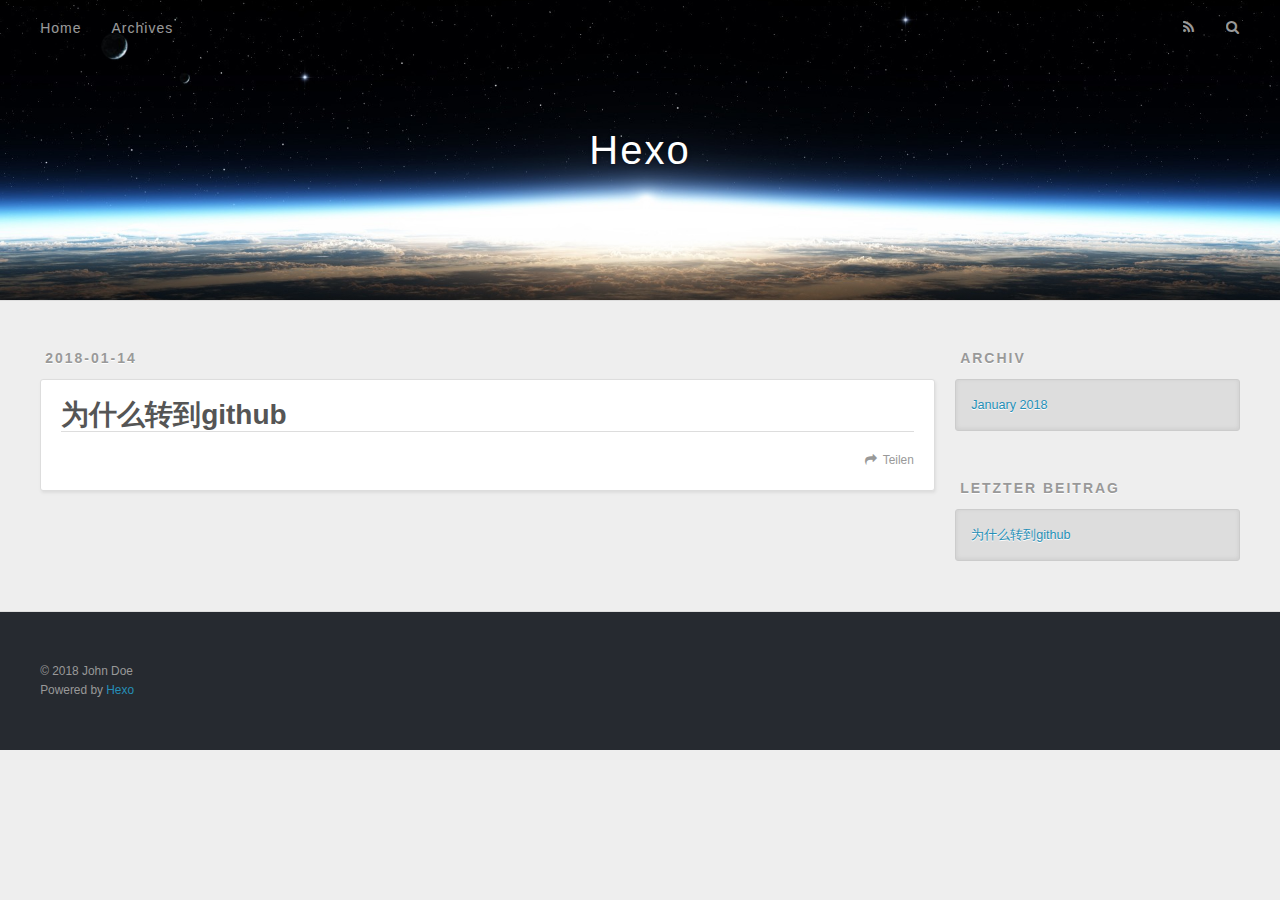
==== commit 02362361: "Site updated: 2018-01-14 16:11:52" ====
--- a/index.html
+++ b/index.html
@@ -50,7 +50,7 @@
         
           <a id="nav-rss-link" class="nav-icon" href="/atom.xml" title="RSS Feed"></a>
         
-        <a id="nav-search-btn" class="nav-icon" title="Search"></a>
+        <a id="nav-search-btn" class="nav-icon" title="Suche"></a>
       </nav>
       <div id="search-form-wrap">
         <form action="//google.com/search" method="get" accept-charset="UTF-8" class="search-form"><input type="search" name="q" class="search-form-input" placeholder="Search"><button type="submit" class="search-form-submit">&#xF002;</button><input type="hidden" name="sitesearch" value="http://yoursite.com"></form>
@@ -64,7 +64,7 @@
     <article id="post-为什么转到github" class="article article-type-post" itemscope itemprop="blogPost">
   <div class="article-meta">
     <a href="/2018/01/14/为什么转到github/" class="article-date">
-  <time datetime="2018-01-14T07:46:52.000Z" itemprop="datePublished">2018-01-14</time>
+  <time datetime="2018-01-14T08:11:43.000Z" itemprop="datePublished">2018-01-14</time>
 </a>
     
   </div>
@@ -87,7 +87,7 @@
       
     </div>
     <footer class="article-footer">
-      <a data-url="http://yoursite.com/2018/01/14/为什么转到github/" data-id="cjceh9q4o0000rsvphs72wfeo" class="article-share-link">Share</a>
+      <a data-url="http://yoursite.com/2018/01/14/为什么转到github/" data-id="cjcei5afv0000dsvp7q5u65z3" class="article-share-link">Teilen</a>
       
       
     </footer>
@@ -113,7 +113,7 @@
   
     
   <div class="widget-wrap">
-    <h3 class="widget-title">Archives</h3>
+    <h3 class="widget-title">Archiv</h3>
     <div class="widget">
       <ul class="archive-list"><li class="archive-list-item"><a class="archive-list-link" href="/archives/2018/01/">January 2018</a></li></ul>
     </div>
@@ -123,7 +123,7 @@
   
     
   <div class="widget-wrap">
-    <h3 class="widget-title">Recent Posts</h3>
+    <h3 class="widget-title">letzter Beitrag</h3>
     <div class="widget">
       <ul>
         
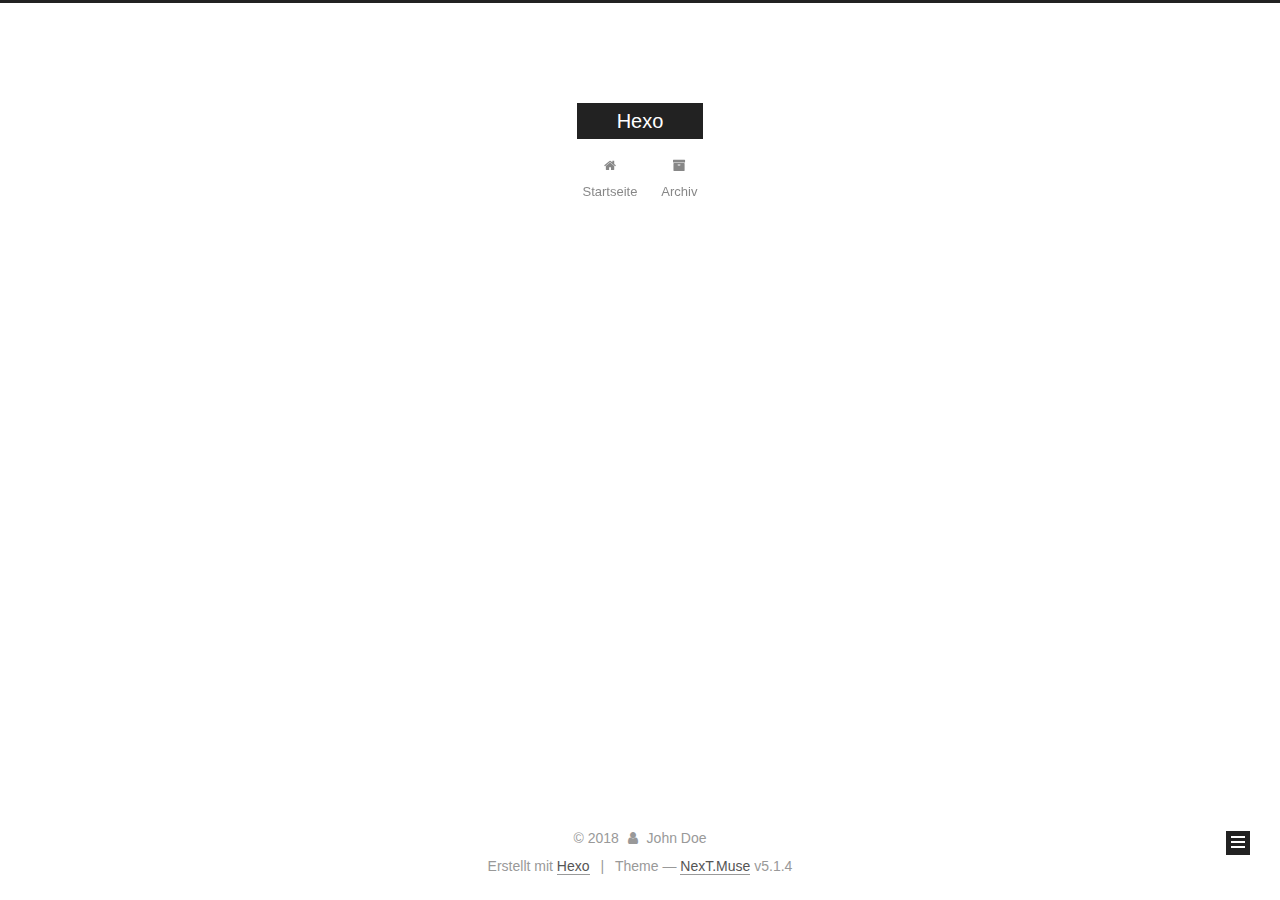
==== commit ecf229a5: "Site updated: 2018-01-14 17:34:04" ====
--- a/index.html
+++ b/index.html
@@ -1,174 +1,725 @@
 <!DOCTYPE html>
-<html>
+
+
+
+  
+
+
+<html class="theme-next muse use-motion" lang="">
 <head>
-  <meta charset="utf-8">
-  
-
-  
-  <title>Hexo</title>
-  <meta name="viewport" content="width=device-width, initial-scale=1, maximum-scale=1">
-  <meta property="og:type" content="website">
+  <meta charset="UTF-8"/>
+<meta http-equiv="X-UA-Compatible" content="IE=edge" />
+<meta name="viewport" content="width=device-width, initial-scale=1, maximum-scale=1"/>
+<meta name="theme-color" content="#222">
+
+
+
+
+
+
+
+
+
+<meta http-equiv="Cache-Control" content="no-transform" />
+<meta http-equiv="Cache-Control" content="no-siteapp" />
+
+
+
+
+
+
+
+
+
+
+
+
+
+
+
+
+  
+  
+  <link href="/lib/fancybox/source/jquery.fancybox.css?v=2.1.5" rel="stylesheet" type="text/css" />
+
+
+
+
+
+
+
+<link href="/lib/font-awesome/css/font-awesome.min.css?v=4.6.2" rel="stylesheet" type="text/css" />
+
+<link href="/css/main.css?v=5.1.4" rel="stylesheet" type="text/css" />
+
+
+  <link rel="apple-touch-icon" sizes="180x180" href="/images/apple-touch-icon-next.png?v=5.1.4">
+
+
+  <link rel="icon" type="image/png" sizes="32x32" href="/images/favicon-32x32-next.png?v=5.1.4">
+
+
+  <link rel="icon" type="image/png" sizes="16x16" href="/images/favicon-16x16-next.png?v=5.1.4">
+
+
+  <link rel="mask-icon" href="/images/logo.svg?v=5.1.4" color="#222">
+
+
+
+
+
+  <meta name="keywords" content="Hexo, NexT" />
+
+
+
+
+
+
+
+
+
+
+<meta property="og:type" content="website">
 <meta property="og:title" content="Hexo">
 <meta property="og:url" content="http://yoursite.com/index.html">
 <meta property="og:site_name" content="Hexo">
 <meta name="twitter:card" content="summary">
 <meta name="twitter:title" content="Hexo">
-  
-    <link rel="alternate" href="/atom.xml" title="Hexo" type="application/atom+xml">
-  
-  
-    <link rel="icon" href="/favicon.png">
-  
-  
-    <link href="//fonts.googleapis.com/css?family=Source+Code+Pro" rel="stylesheet" type="text/css">
-  
-  <link rel="stylesheet" href="/css/style.css">
+
+
+
+<script type="text/javascript" id="hexo.configurations">
+  var NexT = window.NexT || {};
+  var CONFIG = {
+    root: '/',
+    scheme: 'Muse',
+    version: '5.1.4',
+    sidebar: {"position":"left","display":"post","offset":12,"b2t":false,"scrollpercent":false,"onmobile":false},
+    fancybox: true,
+    tabs: true,
+    motion: {"enable":true,"async":false,"transition":{"post_block":"fadeIn","post_header":"slideDownIn","post_body":"slideDownIn","coll_header":"slideLeftIn","sidebar":"slideUpIn"}},
+    duoshuo: {
+      userId: '0',
+      author: 'Author'
+    },
+    algolia: {
+      applicationID: '',
+      apiKey: '',
+      indexName: '',
+      hits: {"per_page":10},
+      labels: {"input_placeholder":"Search for Posts","hits_empty":"We didn't find any results for the search: ${query}","hits_stats":"${hits} results found in ${time} ms"}
+    }
+  };
+</script>
+
+
+
+  <link rel="canonical" href="http://yoursite.com/"/>
+
+
+
+
+
+  <title>Hexo</title>
+  
+
+
+
+
+
+
+
+
 </head>
 
-<body>
-  <div id="container">
-    <div id="wrap">
-      <header id="header">
-  <div id="banner"></div>
-  <div id="header-outer" class="outer">
-    <div id="header-title" class="inner">
-      <h1 id="logo-wrap">
-        <a href="/" id="logo">Hexo</a>
-      </h1>
-      
+<body itemscope itemtype="http://schema.org/WebPage" lang="">
+
+  
+  
+    
+  
+
+  <div class="container sidebar-position-left 
+  page-home">
+    <div class="headband"></div>
+
+    <header id="header" class="header" itemscope itemtype="http://schema.org/WPHeader">
+      <div class="header-inner"><div class="site-brand-wrapper">
+  <div class="site-meta ">
+    
+
+    <div class="custom-logo-site-title">
+      <a href="/"  class="brand" rel="start">
+        <span class="logo-line-before"><i></i></span>
+        <span class="site-title">Hexo</span>
+        <span class="logo-line-after"><i></i></span>
+      </a>
     </div>
-    <div id="header-inner" class="inner">
-      <nav id="main-nav">
-        <a id="main-nav-toggle" class="nav-icon"></a>
-        
-          <a class="main-nav-link" href="/">Home</a>
-        
-          <a class="main-nav-link" href="/archives">Archives</a>
-        
-      </nav>
-      <nav id="sub-nav">
-        
-          <a id="nav-rss-link" class="nav-icon" href="/atom.xml" title="RSS Feed"></a>
-        
-        <a id="nav-search-btn" class="nav-icon" title="Suche"></a>
-      </nav>
-      <div id="search-form-wrap">
-        <form action="//google.com/search" method="get" accept-charset="UTF-8" class="search-form"><input type="search" name="q" class="search-form-input" placeholder="Search"><button type="submit" class="search-form-submit">&#xF002;</button><input type="hidden" name="sitesearch" value="http://yoursite.com"></form>
-      </div>
+      
+        <p class="site-subtitle"></p>
+      
+  </div>
+
+  <div class="site-nav-toggle">
+    <button>
+      <span class="btn-bar"></span>
+      <span class="btn-bar"></span>
+      <span class="btn-bar"></span>
+    </button>
+  </div>
+</div>
+
+<nav class="site-nav">
+  
+
+  
+    <ul id="menu" class="menu">
+      
+        
+        <li class="menu-item menu-item-home">
+          <a href="/" rel="section">
+            
+              <i class="menu-item-icon fa fa-fw fa-home"></i> <br />
+            
+            Startseite
+          </a>
+        </li>
+      
+        
+        <li class="menu-item menu-item-archives">
+          <a href="/archives/" rel="section">
+            
+              <i class="menu-item-icon fa fa-fw fa-archive"></i> <br />
+            
+            Archiv
+          </a>
+        </li>
+      
+
+      
+    </ul>
+  
+
+  
+</nav>
+
+
+
+ </div>
+    </header>
+
+    <main id="main" class="main">
+      <div class="main-inner">
+        <div class="content-wrap">
+          <div id="content" class="content">
+            
+  <section id="posts" class="posts-expand">
+    
+      
+
+  
+
+  
+  
+  
+
+  <article class="post post-type-normal" itemscope itemtype="http://schema.org/Article">
+  
+  
+  
+  <div class="post-block">
+    <link itemprop="mainEntityOfPage" href="http://yoursite.com/2018/01/14/why-github/">
+
+    <span hidden itemprop="author" itemscope itemtype="http://schema.org/Person">
+      <meta itemprop="name" content="John Doe">
+      <meta itemprop="description" content="">
+      <meta itemprop="image" content="/images/avatar.gif">
+    </span>
+
+    <span hidden itemprop="publisher" itemscope itemtype="http://schema.org/Organization">
+      <meta itemprop="name" content="Hexo">
+    </span>
+
+    
+      <header class="post-header">
+
+        
+        
+          <h1 class="post-title" itemprop="name headline">
+                
+                <a class="post-title-link" href="/2018/01/14/why-github/" itemprop="url">why github</a></h1>
+        
+
+        <div class="post-meta">
+          <span class="post-time">
+            
+              <span class="post-meta-item-icon">
+                <i class="fa fa-calendar-o"></i>
+              </span>
+              
+                <span class="post-meta-item-text">Veröffentlicht am</span>
+              
+              <time title="Post created" itemprop="dateCreated datePublished" datetime="2018-01-14T16:36:47+08:00">
+                2018-01-14
+              </time>
+            
+
+            
+
+            
+          </span>
+
+          
+
+          
+            
+          
+
+          
+          
+
+          
+
+          
+
+          
+
+        </div>
+      </header>
+    
+
+    
+    
+    
+    <div class="post-body" itemprop="articleBody">
+
+      
+      
+
+      
+        
+          
+            
+          
+        
+      
+    </div>
+    
+    
+    
+
+    
+
+    
+
+    
+
+    <footer class="post-footer">
+      
+
+      
+
+      
+
+      
+      
+        <div class="post-eof"></div>
+      
+    </footer>
+  </div>
+  
+  
+  
+  </article>
+
+
+    
+      
+
+  
+
+  
+  
+  
+
+  <article class="post post-type-normal" itemscope itemtype="http://schema.org/Article">
+  
+  
+  
+  <div class="post-block">
+    <link itemprop="mainEntityOfPage" href="http://yoursite.com/2018/01/14/为什么转到github/">
+
+    <span hidden itemprop="author" itemscope itemtype="http://schema.org/Person">
+      <meta itemprop="name" content="John Doe">
+      <meta itemprop="description" content="">
+      <meta itemprop="image" content="/images/avatar.gif">
+    </span>
+
+    <span hidden itemprop="publisher" itemscope itemtype="http://schema.org/Organization">
+      <meta itemprop="name" content="Hexo">
+    </span>
+
+    
+      <header class="post-header">
+
+        
+        
+          <h1 class="post-title" itemprop="name headline">
+                
+                <a class="post-title-link" href="/2018/01/14/为什么转到github/" itemprop="url">为什么转到github</a></h1>
+        
+
+        <div class="post-meta">
+          <span class="post-time">
+            
+              <span class="post-meta-item-icon">
+                <i class="fa fa-calendar-o"></i>
+              </span>
+              
+                <span class="post-meta-item-text">Veröffentlicht am</span>
+              
+              <time title="Post created" itemprop="dateCreated datePublished" datetime="2018-01-14T16:11:43+08:00">
+                2018-01-14
+              </time>
+            
+
+            
+
+            
+          </span>
+
+          
+
+          
+            
+          
+
+          
+          
+
+          
+
+          
+
+          
+
+        </div>
+      </header>
+    
+
+    
+    
+    
+    <div class="post-body" itemprop="articleBody">
+
+      
+      
+
+      
+        
+          
+            
+          
+        
+      
+    </div>
+    
+    
+    
+
+    
+
+    
+
+    
+
+    <footer class="post-footer">
+      
+
+      
+
+      
+
+      
+      
+        <div class="post-eof"></div>
+      
+    </footer>
+  </div>
+  
+  
+  
+  </article>
+
+
+    
+  </section>
+
+  
+
+
+          </div>
+          
+
+
+          
+
+        </div>
+        
+          
+  
+  <div class="sidebar-toggle">
+    <div class="sidebar-toggle-line-wrap">
+      <span class="sidebar-toggle-line sidebar-toggle-line-first"></span>
+      <span class="sidebar-toggle-line sidebar-toggle-line-middle"></span>
+      <span class="sidebar-toggle-line sidebar-toggle-line-last"></span>
     </div>
   </div>
-</header>
-      <div class="outer">
-        <section id="main">
-  
-    <article id="post-为什么转到github" class="article article-type-post" itemscope itemprop="blogPost">
-  <div class="article-meta">
-    <a href="/2018/01/14/为什么转到github/" class="article-date">
-  <time datetime="2018-01-14T08:11:43.000Z" itemprop="datePublished">2018-01-14</time>
-</a>
-    
+
+  <aside id="sidebar" class="sidebar">
+    
+    <div class="sidebar-inner">
+
+      
+
+      
+
+      <section class="site-overview-wrap sidebar-panel sidebar-panel-active">
+        <div class="site-overview">
+          <div class="site-author motion-element" itemprop="author" itemscope itemtype="http://schema.org/Person">
+            
+              <p class="site-author-name" itemprop="name">John Doe</p>
+              <p class="site-description motion-element" itemprop="description"></p>
+          </div>
+
+          <nav class="site-state motion-element">
+
+            
+              <div class="site-state-item site-state-posts">
+              
+                <a href="/archives/">
+              
+                  <span class="site-state-item-count">2</span>
+                  <span class="site-state-item-name">Artikel</span>
+                </a>
+              </div>
+            
+
+            
+
+            
+
+          </nav>
+
+          
+
+          
+
+          
+          
+
+          
+          
+
+          
+
+        </div>
+      </section>
+
+      
+
+      
+
+    </div>
+  </aside>
+
+
+        
+      </div>
+    </main>
+
+    <footer id="footer" class="footer">
+      <div class="footer-inner">
+        <div class="copyright">&copy; <span itemprop="copyrightYear">2018</span>
+  <span class="with-love">
+    <i class="fa fa-user"></i>
+  </span>
+  <span class="author" itemprop="copyrightHolder">John Doe</span>
+
+  
+</div>
+
+
+  <div class="powered-by">Erstellt mit  <a class="theme-link" target="_blank" href="https://hexo.io">Hexo</a></div>
+
+
+
+  <span class="post-meta-divider">|</span>
+
+
+
+  <div class="theme-info">Theme &mdash; <a class="theme-link" target="_blank" href="https://github.com/iissnan/hexo-theme-next">NexT.Muse</a> v5.1.4</div>
+
+
+
+
+        
+
+
+
+
+
+
+
+        
+      </div>
+    </footer>
+
+    
+      <div class="back-to-top">
+        <i class="fa fa-arrow-up"></i>
+        
+      </div>
+    
+
+    
+
   </div>
-  <div class="article-inner">
-    
-    
-      <header class="article-header">
-        
-  
-    <h1 itemprop="name">
-      <a class="article-title" href="/2018/01/14/为什么转到github/">为什么转到github</a>
-    </h1>
-  
-
-      </header>
-    
-    <div class="article-entry" itemprop="articleBody">
-      
-        
-      
-    </div>
-    <footer class="article-footer">
-      <a data-url="http://yoursite.com/2018/01/14/为什么转到github/" data-id="cjcei5afv0000dsvp7q5u65z3" class="article-share-link">Teilen</a>
-      
-      
-    </footer>
-  </div>
-  
-</article>
-
-
-  
-
-
-</section>
-        
-          <aside id="sidebar">
-  
-    
-
-  
-    
-
-  
-    
-  
-    
-  <div class="widget-wrap">
-    <h3 class="widget-title">Archiv</h3>
-    <div class="widget">
-      <ul class="archive-list"><li class="archive-list-item"><a class="archive-list-link" href="/archives/2018/01/">January 2018</a></li></ul>
-    </div>
-  </div>
-
-
-  
-    
-  <div class="widget-wrap">
-    <h3 class="widget-title">letzter Beitrag</h3>
-    <div class="widget">
-      <ul>
-        
-          <li>
-            <a href="/2018/01/14/为什么转到github/">为什么转到github</a>
-          </li>
-        
-      </ul>
-    </div>
-  </div>
-
-  
-</aside>
-        
-      </div>
-      <footer id="footer">
-  
-  <div class="outer">
-    <div id="footer-info" class="inner">
-      &copy; 2018 John Doe<br>
-      Powered by <a href="http://hexo.io/" target="_blank">Hexo</a>
-    </div>
-  </div>
-</footer>
-    </div>
-    <nav id="mobile-nav">
-  
-    <a href="/" class="mobile-nav-link">Home</a>
-  
-    <a href="/archives" class="mobile-nav-link">Archives</a>
-  
-</nav>
-    
-
-<script src="//ajax.googleapis.com/ajax/libs/jquery/2.0.3/jquery.min.js"></script>
-
-
-  <link rel="stylesheet" href="/fancybox/jquery.fancybox.css">
-  <script src="/fancybox/jquery.fancybox.pack.js"></script>
-
-
-<script src="/js/script.js"></script>
-
-
-
-  </div>
+
+  
+
+<script type="text/javascript">
+  if (Object.prototype.toString.call(window.Promise) !== '[object Function]') {
+    window.Promise = null;
+  }
+</script>
+
+
+
+
+
+
+
+
+
+  
+
+
+
+
+
+
+
+
+
+
+
+
+  
+  
+    <script type="text/javascript" src="/lib/jquery/index.js?v=2.1.3"></script>
+  
+
+  
+  
+    <script type="text/javascript" src="/lib/fastclick/lib/fastclick.min.js?v=1.0.6"></script>
+  
+
+  
+  
+    <script type="text/javascript" src="/lib/jquery_lazyload/jquery.lazyload.js?v=1.9.7"></script>
+  
+
+  
+  
+    <script type="text/javascript" src="/lib/velocity/velocity.min.js?v=1.2.1"></script>
+  
+
+  
+  
+    <script type="text/javascript" src="/lib/velocity/velocity.ui.min.js?v=1.2.1"></script>
+  
+
+  
+  
+    <script type="text/javascript" src="/lib/fancybox/source/jquery.fancybox.pack.js?v=2.1.5"></script>
+  
+
+
+  
+
+
+  <script type="text/javascript" src="/js/src/utils.js?v=5.1.4"></script>
+
+  <script type="text/javascript" src="/js/src/motion.js?v=5.1.4"></script>
+
+
+
+  
+  
+
+  
+
+  
+
+
+  <script type="text/javascript" src="/js/src/bootstrap.js?v=5.1.4"></script>
+
+
+
+  
+
+
+  
+
+
+
+
+	
+
+
+
+
+
+  
+
+
+
+
+
+  
+
+
+
+
+
+
+
+
+
+
+
+
+  
+
+
+
+
+
+  
+
+  
+
+  
+
+  
+  
+
+  
+
+  
+
+  
+
 </body>
-</html>+</html>
--- a/css/main.css
+++ b/css/main.css
@@ -0,0 +1,2662 @@
+/* normalize.css v3.0.2 | MIT License | git.io/normalize */
+html {
+  font-family: sans-serif; /* 1 */
+  -ms-text-size-adjust: 100%; /* 2 */
+  -webkit-text-size-adjust: 100%; /* 2 */
+}
+body {
+  margin: 0;
+}
+article,
+aside,
+details,
+figcaption,
+figure,
+footer,
+header,
+hgroup,
+main,
+menu,
+nav,
+section,
+summary {
+  display: block;
+}
+audio,
+canvas,
+progress,
+video {
+  display: inline-block; /* 1 */
+  vertical-align: baseline; /* 2 */
+}
+audio:not([controls]) {
+  display: none;
+  height: 0;
+}
+[hidden],
+template {
+  display: none;
+}
+a {
+  background-color: transparent;
+}
+a:active,
+a:hover {
+  outline: 0;
+}
+abbr[title] {
+  border-bottom: 1px dotted;
+}
+b,
+strong {
+  font-weight: bold;
+}
+dfn {
+  font-style: italic;
+}
+h1 {
+  font-size: 2em;
+  margin: 0.67em 0;
+}
+mark {
+  background: #ff0;
+  color: #000;
+}
+small {
+  font-size: 80%;
+}
+sub,
+sup {
+  font-size: 75%;
+  line-height: 0;
+  position: relative;
+  vertical-align: baseline;
+}
+sup {
+  top: -0.5em;
+}
+sub {
+  bottom: -0.25em;
+}
+img {
+  border: 0;
+}
+svg:not(:root) {
+  overflow: hidden;
+}
+figure {
+  margin: 1em 40px;
+}
+hr {
+  -moz-box-sizing: content-box;
+  box-sizing: content-box;
+  height: 0;
+}
+pre {
+  overflow: auto;
+}
+code,
+kbd,
+pre,
+samp {
+  font-family: monospace, monospace;
+  font-size: 1em;
+}
+button,
+input,
+optgroup,
+select,
+textarea {
+  color: inherit; /* 1 */
+  font: inherit; /* 2 */
+  margin: 0; /* 3 */
+}
+button {
+  overflow: visible;
+}
+button,
+select {
+  text-transform: none;
+}
+button,
+html input[type="button"],
+input[type="reset"],
+input[type="submit"] {
+  -webkit-appearance: button; /* 2 */
+  cursor: pointer; /* 3 */
+}
+button[disabled],
+html input[disabled] {
+  cursor: default;
+}
+button::-moz-focus-inner,
+input::-moz-focus-inner {
+  border: 0;
+  padding: 0;
+}
+input {
+  line-height: normal;
+}
+input[type="checkbox"],
+input[type="radio"] {
+  box-sizing: border-box; /* 1 */
+  padding: 0; /* 2 */
+}
+input[type="number"]::-webkit-inner-spin-button,
+input[type="number"]::-webkit-outer-spin-button {
+  height: auto;
+}
+input[type="search"] {
+  -webkit-appearance: textfield; /* 1 */
+  -moz-box-sizing: content-box;
+  -webkit-box-sizing: content-box; /* 2 */
+  box-sizing: content-box;
+}
+input[type="search"]::-webkit-search-cancel-button,
+input[type="search"]::-webkit-search-decoration {
+  -webkit-appearance: none;
+}
+fieldset {
+  border: 1px solid #c0c0c0;
+  margin: 0 2px;
+  padding: 0.35em 0.625em 0.75em;
+}
+legend {
+  border: 0; /* 1 */
+  padding: 0; /* 2 */
+}
+textarea {
+  overflow: auto;
+}
+optgroup {
+  font-weight: bold;
+}
+table {
+  border-collapse: collapse;
+  border-spacing: 0;
+}
+td,
+th {
+  padding: 0;
+}
+::selection {
+  background: #262a30;
+  color: #fff;
+}
+body {
+  position: relative;
+  font-family: 'Lato', "PingFang SC", "Microsoft YaHei", sans-serif;
+  font-size: 14px;
+  line-height: 2;
+  color: #555;
+  background: #fff;
+}
+@media (max-width: 767px) {
+  body {
+    padding-right: 0 !important;
+  }
+}
+@media (min-width: 768px) and (max-width: 991px) {
+  body {
+    padding-right: 0 !important;
+  }
+}
+@media (min-width: 1600px) {
+  body {
+    font-size: 16px;
+  }
+}
+h1,
+h2,
+h3,
+h4,
+h5,
+h6 {
+  margin: 0;
+  padding: 0;
+  font-weight: bold;
+  line-height: 1.5;
+  font-family: 'Lato', "PingFang SC", "Microsoft YaHei", sans-serif;
+}
+h2,
+h3,
+h4,
+h5,
+h6 {
+  margin: 20px 0 15px;
+}
+h1 {
+  font-size: 22px;
+}
+@media (max-width: 767px) {
+  h1 {
+    font-size: 18px;
+  }
+}
+h2 {
+  font-size: 20px;
+}
+@media (max-width: 767px) {
+  h2 {
+    font-size: 16px;
+  }
+}
+h3 {
+  font-size: 18px;
+}
+@media (max-width: 767px) {
+  h3 {
+    font-size: 14px;
+  }
+}
+h4 {
+  font-size: 16px;
+}
+@media (max-width: 767px) {
+  h4 {
+    font-size: 12px;
+  }
+}
+h5 {
+  font-size: 14px;
+}
+@media (max-width: 767px) {
+  h5 {
+    font-size: 10px;
+  }
+}
+h6 {
+  font-size: 12px;
+}
+@media (max-width: 767px) {
+  h6 {
+    font-size: 8px;
+  }
+}
+p {
+  margin: 0 0 20px 0;
+}
+a {
+  color: #555;
+  text-decoration: none;
+  outline: none;
+  border-bottom: 1px solid #999;
+  word-wrap: break-word;
+}
+a:hover {
+  color: #222;
+  border-bottom-color: #222;
+}
+blockquote {
+  margin: 0;
+  padding: 0;
+}
+img {
+  display: block;
+  margin: auto;
+  max-width: 100%;
+  height: auto;
+}
+hr {
+  margin: 40px 0;
+  height: 3px;
+  border: none;
+  background-color: #ddd;
+  background-image: repeating-linear-gradient(-45deg, #fff, #fff 4px, transparent 4px, transparent 8px);
+}
+blockquote {
+  padding: 0 15px;
+  color: #666;
+  border-left: 4px solid #ddd;
+}
+blockquote cite::before {
+  content: "-";
+  padding: 0 5px;
+}
+dt {
+  font-weight: 700;
+}
+dd {
+  margin: 0;
+  padding: 0;
+}
+kbd {
+  border: 1px solid #ccc;
+  border-radius: 0.2em;
+  box-shadow: 0.1em 0.1em 0.2em rgba(0,0,0,0.1);
+  background-color: #f9f9f9;
+  font-family: inherit;
+  background-image: -webkit-linear-gradient(top, #eee, #fff, #eee);
+  padding: 0.1em 0.3em;
+  white-space: nowrap;
+}
+.text-left {
+  text-align: left;
+}
+.text-center {
+  text-align: center;
+}
+.text-right {
+  text-align: right;
+}
+.text-justify {
+  text-align: justify;
+}
+.text-nowrap {
+  white-space: nowrap;
+}
+.text-lowercase {
+  text-transform: lowercase;
+}
+.text-uppercase {
+  text-transform: uppercase;
+}
+.text-capitalize {
+  text-transform: capitalize;
+}
+.center-block {
+  display: block;
+  margin-left: auto;
+  margin-right: auto;
+}
+.clearfix:before,
+.clearfix:after {
+  content: " ";
+  display: table;
+}
+.clearfix:after {
+  clear: both;
+}
+.pullquote {
+  width: 45%;
+}
+.pullquote.left {
+  float: left;
+  margin-left: 5px;
+  margin-right: 10px;
+}
+.pullquote.right {
+  float: right;
+  margin-left: 10px;
+  margin-right: 5px;
+}
+.affix.affix.affix {
+  position: fixed;
+}
+.translation {
+  margin-top: -20px;
+  font-size: 14px;
+  color: #999;
+}
+.scrollbar-measure {
+  width: 100px;
+  height: 100px;
+  overflow: scroll;
+  position: absolute;
+  top: -9999px;
+}
+.use-motion .motion-element {
+  opacity: 0;
+}
+table {
+  margin: 20px 0;
+  width: 100%;
+  border-collapse: collapse;
+  border-spacing: 0;
+  border: 1px solid #ddd;
+  font-size: 14px;
+  table-layout: fixed;
+  word-wrap: break-all;
+}
+table>tbody>tr:nth-of-type(odd) {
+  background-color: #f9f9f9;
+}
+table>tbody>tr:hover {
+  background-color: #f5f5f5;
+}
+caption,
+th,
+td {
+  padding: 8px;
+  text-align: left;
+  vertical-align: middle;
+  font-weight: normal;
+}
+th,
+td {
+  border-bottom: 3px solid #ddd;
+  border-right: 1px solid #eee;
+}
+th {
+  padding-bottom: 10px;
+  font-weight: 700;
+}
+td {
+  border-bottom-width: 1px;
+}
+html,
+body {
+  height: 100%;
+}
+.container {
+  position: relative;
+  min-height: 100%;
+}
+.header-inner {
+  margin: 0 auto;
+  padding: 100px 0 70px;
+  width: 700px;
+}
+@media (min-width: 1600px) {
+  .container .header-inner {
+    width: 900px;
+  }
+}
+.main {
+  padding-bottom: 150px;
+}
+.main-inner {
+  margin: 0 auto;
+  width: 700px;
+}
+@media (min-width: 1600px) {
+  .container .main-inner {
+    width: 900px;
+  }
+}
+.footer {
+  position: absolute;
+  left: 0;
+  bottom: 0;
+  width: 100%;
+  min-height: 50px;
+}
+.footer-inner {
+  box-sizing: border-box;
+  margin: 20px auto;
+  width: 700px;
+}
+@media (min-width: 1600px) {
+  .container .footer-inner {
+    width: 900px;
+  }
+}
+pre,
+.highlight {
+  overflow: auto;
+  margin: 20px 0;
+  padding: 0;
+  font-size: 13px;
+  color: #4d4d4c;
+  background: #f7f7f7;
+  line-height: 1.6;
+}
+pre,
+code {
+  font-family: consolas, Menlo, "PingFang SC", "Microsoft YaHei", monospace;
+}
+code {
+  padding: 2px 4px;
+  word-wrap: break-word;
+  color: #555;
+  background: #eee;
+  border-radius: 3px;
+  font-size: 13px;
+}
+pre {
+  padding: 10px;
+}
+pre code {
+  padding: 0;
+  color: #4d4d4c;
+  background: none;
+  text-shadow: none;
+}
+.highlight {
+  border-radius: 1px;
+}
+.highlight pre {
+  border: none;
+  margin: 0;
+  padding: 10px 0;
+}
+.highlight table {
+  margin: 0;
+  width: auto;
+  border: none;
+}
+.highlight td {
+  border: none;
+  padding: 0;
+}
+.highlight figcaption {
+  font-size: 1em;
+  color: #4d4d4c;
+  line-height: 1em;
+  margin-bottom: 1em;
+}
+.highlight figcaption:before,
+.highlight figcaption:after {
+  content: " ";
+  display: table;
+}
+.highlight figcaption:after {
+  clear: both;
+}
+.highlight figcaption a {
+  float: right;
+  color: #4d4d4c;
+}
+.highlight figcaption a:hover {
+  border-bottom-color: #4d4d4c;
+}
+.highlight .gutter pre {
+  padding-left: 10px;
+  padding-right: 10px;
+  color: #869194;
+  text-align: right;
+  background-color: #eff2f3;
+}
+.highlight .code pre {
+  width: 100%;
+  padding-left: 10px;
+  padding-right: 10px;
+  background-color: #f7f7f7;
+}
+.highlight .line {
+  height: 20px;
+}
+.gutter {
+  -webkit-user-select: none;
+  -moz-user-select: none;
+  -ms-user-select: none;
+  user-select: none;
+}
+.gist table {
+  width: auto;
+}
+.gist table td {
+  border: none;
+}
+pre .deletion {
+  background: #fdd;
+}
+pre .addition {
+  background: #dfd;
+}
+pre .meta {
+  color: #8959a8;
+}
+pre .comment {
+  color: #8e908c;
+}
+pre .variable,
+pre .attribute,
+pre .tag,
+pre .regexp,
+pre .ruby .constant,
+pre .xml .tag .title,
+pre .xml .pi,
+pre .xml .doctype,
+pre .html .doctype,
+pre .css .id,
+pre .css .class,
+pre .css .pseudo {
+  color: #c82829;
+}
+pre .number,
+pre .preprocessor,
+pre .built_in,
+pre .literal,
+pre .params,
+pre .constant,
+pre .command {
+  color: #f5871f;
+}
+pre .ruby .class .title,
+pre .css .rules .attribute,
+pre .string,
+pre .value,
+pre .inheritance,
+pre .header,
+pre .ruby .symbol,
+pre .xml .cdata,
+pre .special,
+pre .number,
+pre .formula {
+  color: #718c00;
+}
+pre .title,
+pre .css .hexcolor {
+  color: #3e999f;
+}
+pre .function,
+pre .python .decorator,
+pre .python .title,
+pre .ruby .function .title,
+pre .ruby .title .keyword,
+pre .perl .sub,
+pre .javascript .title,
+pre .coffeescript .title {
+  color: #4271ae;
+}
+pre .keyword,
+pre .javascript .function {
+  color: #8959a8;
+}
+.full-image.full-image.full-image.full-image {
+  border: none;
+  max-width: 100%;
+  width: auto;
+  margin: 20px auto 25px;
+}
+@media (min-width: 992px) {
+  .full-image.full-image.full-image.full-image {
+    max-width: none;
+    width: 110%;
+    margin: 25px -5%;
+  }
+}
+.blockquote-center,
+.page-home .post-type-quote blockquote,
+.page-post-detail .post-type-quote blockquote {
+  position: relative;
+  margin: 40px 0;
+  padding: 0;
+  border-left: none;
+  text-align: center;
+}
+.blockquote-center::before,
+.page-home .post-type-quote blockquote::before,
+.page-post-detail .post-type-quote blockquote::before,
+.blockquote-center::after,
+.page-home .post-type-quote blockquote::after,
+.page-post-detail .post-type-quote blockquote::after {
+  position: absolute;
+  content: ' ';
+  display: block;
+  width: 100%;
+  height: 24px;
+  opacity: 0.2;
+  background-repeat: no-repeat;
+  background-position: 0 -6px;
+  background-size: 22px 22px;
+}
+.blockquote-center::before,
+.page-home .post-type-quote blockquote::before,
+.page-post-detail .post-type-quote blockquote::before {
+  top: -20px;
+  background-image: url("../images/quote-l.svg");
+  border-top: 1px solid #ccc;
+}
+.blockquote-center::after,
+.page-home .post-type-quote blockquote::after,
+.page-post-detail .post-type-quote blockquote::after {
+  bottom: -20px;
+  background-image: url("../images/quote-r.svg");
+  border-bottom: 1px solid #ccc;
+  background-position: 100% 8px;
+}
+.blockquote-center p,
+.page-home .post-type-quote blockquote p,
+.page-post-detail .post-type-quote blockquote p,
+.blockquote-center div,
+.page-home .post-type-quote blockquote div,
+.page-post-detail .post-type-quote blockquote div {
+  text-align: center;
+}
+.post .post-body .group-picture img {
+  box-sizing: border-box;
+  padding: 0 3px;
+  border: none;
+}
+.post .group-picture-row {
+  overflow: hidden;
+  margin-top: 6px;
+}
+.post .group-picture-row:first-child {
+  margin-top: 0;
+}
+.post .group-picture-column {
+  float: left;
+}
+.page-post-detail .post-body .group-picture-column {
+  float: none;
+  margin-top: 10px;
+  width: auto !important;
+}
+.page-post-detail .post-body .group-picture-column img {
+  margin: 0 auto;
+}
+.page-archive .group-picture-container {
+  overflow: hidden;
+}
+.page-archive .group-picture-row {
+  float: left;
+}
+.page-archive .group-picture-row:first-child {
+  margin-top: 6px;
+}
+.page-archive .group-picture-column {
+  max-width: 150px;
+  max-height: 150px;
+}
+.post-body .note {
+  position: relative;
+  padding: 15px;
+  margin-bottom: 20px;
+  border: 1px solid #eee;
+  border-left-width: 5px;
+  border-radius: 3px;
+}
+.post-body .note h2,
+.post-body .note h3,
+.post-body .note h4,
+.post-body .note h5,
+.post-body .note h6 {
+  margin-top: 0;
+  margin-bottom: 0;
+  border-bottom: initial;
+  padding-top: 0 !important;
+}
+.post-body .note p:first-child,
+.post-body .note ul:first-child,
+.post-body .note ol:first-child,
+.post-body .note table:first-child,
+.post-body .note pre:first-child,
+.post-body .note blockquote:first-child {
+  margin-top: 0;
+}
+.post-body .note p:last-child,
+.post-body .note ul:last-child,
+.post-body .note ol:last-child,
+.post-body .note table:last-child,
+.post-body .note pre:last-child,
+.post-body .note blockquote:last-child {
+  margin-bottom: 0;
+}
+.post-body .note.default {
+  border-left-color: #777;
+}
+.post-body .note.default h2,
+.post-body .note.default h3,
+.post-body .note.default h4,
+.post-body .note.default h5,
+.post-body .note.default h6 {
+  color: #777;
+}
+.post-body .note.primary {
+  border-left-color: #6f42c1;
+}
+.post-body .note.primary h2,
+.post-body .note.primary h3,
+.post-body .note.primary h4,
+.post-body .note.primary h5,
+.post-body .note.primary h6 {
+  color: #6f42c1;
+}
+.post-body .note.info {
+  border-left-color: #428bca;
+}
+.post-body .note.info h2,
+.post-body .note.info h3,
+.post-body .note.info h4,
+.post-body .note.info h5,
+.post-body .note.info h6 {
+  color: #428bca;
+}
+.post-body .note.success {
+  border-left-color: #5cb85c;
+}
+.post-body .note.success h2,
+.post-body .note.success h3,
+.post-body .note.success h4,
+.post-body .note.success h5,
+.post-body .note.success h6 {
+  color: #5cb85c;
+}
+.post-body .note.warning {
+  border-left-color: #f0ad4e;
+}
+.post-body .note.warning h2,
+.post-body .note.warning h3,
+.post-body .note.warning h4,
+.post-body .note.warning h5,
+.post-body .note.warning h6 {
+  color: #f0ad4e;
+}
+.post-body .note.danger {
+  border-left-color: #d9534f;
+}
+.post-body .note.danger h2,
+.post-body .note.danger h3,
+.post-body .note.danger h4,
+.post-body .note.danger h5,
+.post-body .note.danger h6 {
+  color: #d9534f;
+}
+.post-body .label {
+  display: inline;
+  padding: 0 2px;
+  white-space: nowrap;
+}
+.post-body .label.default {
+  background-color: #f0f0f0;
+}
+.post-body .label.primary {
+  background-color: #efe6f7;
+}
+.post-body .label.info {
+  background-color: #e5f2f8;
+}
+.post-body .label.success {
+  background-color: #e7f4e9;
+}
+.post-body .label.warning {
+  background-color: #fcf6e1;
+}
+.post-body .label.danger {
+  background-color: #fae8eb;
+}
+.post-body .tabs {
+  position: relative;
+  display: block;
+  margin-bottom: 20px;
+  padding-top: 10px;
+}
+.post-body .tabs ul.nav-tabs {
+  margin: 0;
+  padding: 0;
+  display: flex;
+  margin-bottom: -1px;
+}
+@media (max-width: 413px) {
+  .post-body .tabs ul.nav-tabs {
+    display: block;
+    margin-bottom: 5px;
+  }
+}
+.post-body .tabs ul.nav-tabs li.tab {
+  list-style-type: none !important;
+  margin: 0 0.25em 0 0;
+  border-top: 3px solid transparent;
+  border-left: 1px solid transparent;
+  border-right: 1px solid transparent;
+}
+@media (max-width: 413px) {
+  .post-body .tabs ul.nav-tabs li.tab {
+    margin: initial;
+    border-top: 1px solid transparent;
+    border-left: 3px solid transparent;
+    border-right: 1px solid transparent;
+    border-bottom: 1px solid transparent;
+  }
+}
+.post-body .tabs ul.nav-tabs li.tab a {
+  outline: 0;
+  border-bottom: initial;
+  display: block;
+  line-height: 1.8em;
+  padding: 0.25em 0.75em;
+  transition-duration: 0.2s;
+  transition-timing-function: ease-out;
+  transition-delay: 0s;
+}
+.post-body .tabs ul.nav-tabs li.tab a i {
+  width: 1.285714285714286em;
+}
+.post-body .tabs ul.nav-tabs li.tab.active {
+  border-top: 3px solid #fc6423;
+  border-left: 1px solid #ddd;
+  border-right: 1px solid #ddd;
+  background-color: #fff;
+}
+@media (max-width: 413px) {
+  .post-body .tabs ul.nav-tabs li.tab.active {
+    border-top: 1px solid #ddd;
+    border-left: 3px solid #fc6423;
+    border-right: 1px solid #ddd;
+    border-bottom: 1px solid #ddd;
+  }
+}
+.post-body .tabs ul.nav-tabs li.tab.active a {
+  cursor: default;
+  color: #555;
+}
+.post-body .tabs .tab-content {
+  background-color: #fff;
+}
+.post-body .tabs .tab-content .tab-pane {
+  border: 1px solid #ddd;
+  padding: 20px 20px 0 20px;
+}
+.post-body .tabs .tab-content .tab-pane:not(.active) {
+  display: none !important;
+}
+.post-body .tabs .tab-content .tab-pane.active {
+  display: block !important;
+}
+.btn {
+  display: inline-block;
+  padding: 0 20px;
+  font-size: 14px;
+  color: #fff;
+  background: #222;
+  border: 2px solid #222;
+  text-decoration: none;
+  border-radius: 0;
+  transition-property: background-color;
+  transition-duration: 0.2s;
+  transition-timing-function: ease-in-out;
+  transition-delay: 0s;
+  line-height: 2;
+}
+.btn:hover {
+  border-color: #222;
+  color: #222;
+  background: #fff;
+}
+.btn +.btn {
+  margin: 0 0 8px 8px;
+}
+.btn .fa-fw {
+  width: 1.285714285714286em;
+  text-align: left;
+}
+.btn-bar {
+  display: block;
+  width: 22px;
+  height: 2px;
+  background: #555;
+  border-radius: 1px;
+}
+.btn-bar+.btn-bar {
+  margin-top: 4px;
+}
+.pagination {
+  margin: 120px 0 40px;
+  text-align: center;
+  border-top: 1px solid #eee;
+}
+.page-number-basic,
+.pagination .prev,
+.pagination .next,
+.pagination .page-number,
+.pagination .space {
+  display: inline-block;
+  position: relative;
+  top: -1px;
+  margin: 0 10px;
+  padding: 0 11px;
+}
+@media (max-width: 767px) {
+  .page-number-basic,
+  .pagination .prev,
+  .pagination .next,
+  .pagination .page-number,
+  .pagination .space {
+    margin: 0 5px;
+  }
+}
+.pagination .prev,
+.pagination .next,
+.pagination .page-number {
+  border-bottom: 0;
+  border-top: 1px solid #eee;
+  transition-property: border-color;
+  transition-duration: 0.2s;
+  transition-timing-function: ease-in-out;
+  transition-delay: 0s;
+}
+.pagination .prev:hover,
+.pagination .next:hover,
+.pagination .page-number:hover {
+  border-top-color: #222;
+}
+.pagination .space {
+  padding: 0;
+  margin: 0;
+}
+.pagination .prev {
+  margin-left: 0;
+}
+.pagination .next {
+  margin-right: 0;
+}
+.pagination .page-number.current {
+  color: #fff;
+  background: #ccc;
+  border-top-color: #ccc;
+}
+@media (max-width: 767px) {
+  .pagination {
+    border-top: none;
+  }
+  .pagination .prev,
+  .pagination .next,
+  .pagination .page-number {
+    margin-bottom: 10px;
+    border-top: 0;
+    border-bottom: 1px solid #eee;
+    padding: 0 10px;
+  }
+  .pagination .prev:hover,
+  .pagination .next:hover,
+  .pagination .page-number:hover {
+    border-bottom-color: #222;
+  }
+}
+.comments {
+  margin: 60px 20px 0;
+}
+.tag-cloud {
+  text-align: center;
+}
+.tag-cloud a {
+  display: inline-block;
+  margin: 10px;
+}
+.back-to-top {
+  box-sizing: border-box;
+  position: fixed;
+  bottom: -100px;
+  right: 30px;
+  z-index: 1050;
+  padding: 0 6px;
+  width: 24px;
+  background: #222;
+  font-size: 12px;
+  opacity: 1;
+  color: #fff;
+  cursor: pointer;
+  text-align: center;
+  -webkit-transform: translateZ(0);
+  transition-property: bottom;
+  transition-duration: 0.2s;
+  transition-timing-function: ease-in-out;
+  transition-delay: 0s;
+}
+@media (min-width: 768px) and (max-width: 991px) {
+  .back-to-top {
+    display: none !important;
+  }
+}
+@media (max-width: 767px) {
+  .back-to-top {
+    display: none !important;
+  }
+}
+.back-to-top.back-to-top-on {
+  bottom: 19px;
+}
+.header {
+  background: transparent;
+}
+.header-inner {
+  position: relative;
+}
+.headband {
+  height: 3px;
+  background: #222;
+}
+.site-meta {
+  margin: 0;
+  text-align: center;
+}
+@media (max-width: 767px) {
+  .site-meta {
+    text-align: center;
+  }
+}
+.brand {
+  position: relative;
+  display: inline-block;
+  padding: 0 40px;
+  color: #fff;
+  background: #222;
+  border-bottom: none;
+}
+.brand:hover {
+  color: #fff;
+}
+.logo {
+  display: inline-block;
+  margin-right: 5px;
+  line-height: 36px;
+  vertical-align: top;
+}
+.site-title {
+  display: inline-block;
+  vertical-align: top;
+  line-height: 36px;
+  font-size: 20px;
+  font-weight: normal;
+  font-family: 'Lato', "PingFang SC", "Microsoft YaHei", sans-serif;
+}
+.site-subtitle {
+  margin-top: 10px;
+  font-size: 13px;
+  color: #999;
+}
+.use-motion .brand {
+  opacity: 0;
+}
+.use-motion .logo,
+.use-motion .site-title,
+.use-motion .site-subtitle {
+  opacity: 0;
+  position: relative;
+  top: -10px;
+}
+.site-nav-toggle {
+  display: none;
+  position: absolute;
+  top: 10px;
+  left: 10px;
+}
+@media (max-width: 767px) {
+  .site-nav-toggle {
+    display: block;
+  }
+}
+.site-nav-toggle button {
+  margin-top: 2px;
+  padding: 9px 10px;
+  background: transparent;
+  border: none;
+}
+@media (max-width: 767px) {
+  .site-nav {
+    display: none;
+    margin: 0 -10px;
+    padding: 0 10px;
+    clear: both;
+    border-top: 1px solid #ddd;
+  }
+}
+@media (min-width: 768px) and (max-width: 991px) {
+  .site-nav {
+    display: block !important;
+  }
+}
+@media (min-width: 992px) {
+  .site-nav {
+    display: block !important;
+  }
+}
+.menu {
+  margin-top: 20px;
+  padding-left: 0;
+  text-align: center;
+}
+.menu .menu-item {
+  display: inline-block;
+  margin: 0 10px;
+  list-style: none;
+}
+@media screen and (max-width: 767px) {
+  .menu .menu-item {
+    margin-top: 10px;
+  }
+}
+.menu .menu-item a {
+  display: block;
+  font-size: 13px;
+  line-height: inherit;
+  border-bottom: 1px solid transparent;
+  transition-property: border-color;
+  transition-duration: 0.2s;
+  transition-timing-function: ease-in-out;
+  transition-delay: 0s;
+}
+.menu .menu-item a:hover {
+  border-bottom-color: #222;
+}
+.menu .menu-item .fa {
+  margin-right: 5px;
+}
+.use-motion .menu-item {
+  opacity: 0;
+}
+.post-body {
+  font-family: 'Lato', "PingFang SC", "Microsoft YaHei", sans-serif;
+}
+@media (max-width: 767px) {
+  .post-body {
+    word-break: break-word;
+  }
+}
+.post-body .fancybox img {
+  display: block !important;
+  margin: 0 auto;
+  cursor: pointer;
+  cursor: zoom-in;
+  cursor: -webkit-zoom-in;
+}
+.post-body .image-caption,
+.post-body .figure .caption {
+  margin: -20px auto 15px;
+  text-align: center;
+  font-size: 14px;
+  color: #999;
+  font-weight: bold;
+  line-height: 1;
+}
+.post-sticky-flag {
+  display: inline-block;
+  font-size: 16px;
+  -ms-transform: rotate(30deg);
+  -webkit-transform: rotate(30deg);
+  -moz-transform: rotate(30deg);
+  -ms-transform: rotate(30deg);
+  -o-transform: rotate(30deg);
+  transform: rotate(30deg);
+}
+.use-motion .post-block,
+.use-motion .pagination,
+.use-motion .comments {
+  opacity: 0;
+}
+.use-motion .post-header {
+  opacity: 0;
+}
+.use-motion .post-body {
+  opacity: 0;
+}
+.use-motion .collection-title {
+  opacity: 0;
+}
+.posts-expand {
+  padding-top: 40px;
+}
+@media (max-width: 767px) {
+  .posts-expand {
+    margin: 0 20px;
+  }
+  .post-body pre .gutter pre {
+    padding-right: 10px;
+  }
+  .post-body .highlight {
+    margin-left: 0px;
+    margin-right: 0px;
+    padding: 0;
+  }
+  .post-body .highlight .gutter pre {
+    padding-right: 10px;
+  }
+}
+@media (min-width: 992px) {
+  .posts-expand .post-body {
+    text-align: justify;
+  }
+}
+.posts-expand .post-body h2,
+.posts-expand .post-body h3,
+.posts-expand .post-body h4,
+.posts-expand .post-body h5,
+.posts-expand .post-body h6 {
+  padding-top: 10px;
+}
+.posts-expand .post-body h2 .header-anchor,
+.posts-expand .post-body h3 .header-anchor,
+.posts-expand .post-body h4 .header-anchor,
+.posts-expand .post-body h5 .header-anchor,
+.posts-expand .post-body h6 .header-anchor {
+  float: right;
+  margin-left: 10px;
+  color: #ccc;
+  border-bottom-style: none;
+  visibility: hidden;
+}
+.posts-expand .post-body h2 .header-anchor:hover,
+.posts-expand .post-body h3 .header-anchor:hover,
+.posts-expand .post-body h4 .header-anchor:hover,
+.posts-expand .post-body h5 .header-anchor:hover,
+.posts-expand .post-body h6 .header-anchor:hover {
+  color: inherit;
+}
+.posts-expand .post-body h2:hover .header-anchor,
+.posts-expand .post-body h3:hover .header-anchor,
+.posts-expand .post-body h4:hover .header-anchor,
+.posts-expand .post-body h5:hover .header-anchor,
+.posts-expand .post-body h6:hover .header-anchor {
+  visibility: visible;
+}
+.posts-expand .post-body ul li {
+  list-style: circle;
+}
+.posts-expand .post-body img {
+  box-sizing: border-box;
+  margin: auto;
+  padding: 3px;
+  border: 1px solid #ddd;
+}
+.posts-expand .post-body .fancybox img {
+  margin: 0 auto 25px;
+}
+@media (max-width: 767px) {
+  .posts-collapse {
+    margin: 0 20px;
+  }
+  .posts-collapse .post-title,
+  .posts-collapse .post-meta {
+    display: block;
+    width: auto;
+    text-align: left;
+  }
+}
+.posts-collapse {
+  position: relative;
+  z-index: 1010;
+  margin-left: 55px;
+}
+.posts-collapse::after {
+  content: " ";
+  position: absolute;
+  top: 20px;
+  left: 0;
+  margin-left: -2px;
+  width: 4px;
+  height: 100%;
+  background: #f5f5f5;
+  z-index: -1;
+}
+@media (max-width: 767px) {
+  .posts-collapse {
+    margin: 0 20px;
+  }
+}
+.posts-collapse .collection-title {
+  position: relative;
+  margin: 60px 0;
+}
+.posts-collapse .collection-title h1,
+.posts-collapse .collection-title h2 {
+  margin-left: 20px;
+}
+.posts-collapse .collection-title small {
+  color: #bbb;
+  margin-left: 5px;
+}
+.posts-collapse .collection-title::before {
+  content: " ";
+  position: absolute;
+  left: 0;
+  top: 50%;
+  margin-left: -4px;
+  margin-top: -4px;
+  width: 8px;
+  height: 8px;
+  background: #bbb;
+  border-radius: 50%;
+}
+.posts-collapse .post {
+  margin: 30px 0;
+}
+.posts-collapse .post-header {
+  position: relative;
+  transition-duration: 0.2s;
+  transition-timing-function: ease-in-out;
+  transition-delay: 0s;
+  transition-property: border;
+  border-bottom: 1px dashed #ccc;
+}
+.posts-collapse .post-header::before {
+  content: " ";
+  position: absolute;
+  left: 0;
+  top: 12px;
+  width: 6px;
+  height: 6px;
+  margin-left: -4px;
+  background: #bbb;
+  border-radius: 50%;
+  border: 1px solid #fff;
+  transition-duration: 0.2s;
+  transition-timing-function: ease-in-out;
+  transition-delay: 0s;
+  transition-property: background;
+}
+.posts-collapse .post-header:hover {
+  border-bottom-color: #666;
+}
+.posts-collapse .post-header:hover::before {
+  background: #222;
+}
+.posts-collapse .post-meta {
+  position: absolute;
+  font-size: 12px;
+  left: 20px;
+  top: 5px;
+}
+.posts-collapse .post-comments-count {
+  display: none;
+}
+.posts-collapse .post-title {
+  margin-left: 60px;
+  font-size: 16px;
+  font-weight: normal;
+  line-height: inherit;
+}
+.posts-collapse .post-title::after {
+  margin-left: 3px;
+  opacity: 0.6;
+}
+.posts-collapse .post-title a {
+  color: #666;
+  border-bottom: none;
+}
+.page-home .post-type-quote .post-header,
+.page-post-detail .post-type-quote .post-header,
+.page-home .post-type-quote .post-tags,
+.page-post-detail .post-type-quote .post-tags {
+  display: none;
+}
+.posts-expand .post-title {
+  text-align: center;
+  word-break: break-word;
+  font-weight: 400;
+}
+.posts-expand .post-title-link {
+  display: inline-block;
+  position: relative;
+  color: #555;
+  border-bottom: none;
+  line-height: 1.2;
+  vertical-align: top;
+}
+.posts-expand .post-title-link::before {
+  content: "";
+  position: absolute;
+  width: 100%;
+  height: 2px;
+  bottom: 0;
+  left: 0;
+  background-color: #000;
+  visibility: hidden;
+  -webkit-transform: scaleX(0);
+  -moz-transform: scaleX(0);
+  -ms-transform: scaleX(0);
+  -o-transform: scaleX(0);
+  transform: scaleX(0);
+  transition-duration: 0.2s;
+  transition-timing-function: ease-in-out;
+  transition-delay: 0s;
+}
+.posts-expand .post-title-link:hover::before {
+  visibility: visible;
+  -webkit-transform: scaleX(1);
+  -moz-transform: scaleX(1);
+  -ms-transform: scaleX(1);
+  -o-transform: scaleX(1);
+  transform: scaleX(1);
+}
+.posts-expand .post-title-link .fa {
+  font-size: 16px;
+}
+.posts-expand .post-meta {
+  margin: 3px 0 60px 0;
+  color: #999;
+  font-family: 'Lato', "PingFang SC", "Microsoft YaHei", sans-serif;
+  font-size: 12px;
+  text-align: center;
+}
+.posts-expand .post-meta .post-category-list {
+  display: inline-block;
+  margin: 0;
+  padding: 3px;
+}
+.posts-expand .post-meta .post-category-list-link {
+  color: #999;
+}
+.posts-expand .post-meta .post-description {
+  font-size: 14px;
+  margin-top: 2px;
+}
+.post-meta-divider {
+  margin: 0 0.5em;
+}
+.post-meta-item-icon {
+  margin-right: 3px;
+}
+@media (min-width: 768px) and (max-width: 991px) {
+  .post-meta-item-icon {
+    display: inline-block;
+  }
+}
+@media (max-width: 767px) {
+  .post-meta-item-icon {
+    display: inline-block;
+  }
+}
+@media (min-width: 768px) and (max-width: 991px) {
+  .post-meta-item-text {
+    display: none;
+  }
+}
+@media (max-width: 767px) {
+  .post-meta-item-text {
+    display: none;
+  }
+}
+@media (max-width: 767px) {
+  .posts-expand .post-comments-count {
+    display: none;
+  }
+}
+.post-button {
+  margin-top: 40px;
+}
+.posts-expand .post-tags {
+  margin-top: 40px;
+  text-align: center;
+}
+.posts-expand .post-tags a {
+  display: inline-block;
+  margin-right: 10px;
+  font-size: 13px;
+}
+.post-nav {
+  display: table;
+  margin-top: 15px;
+  width: 100%;
+  border-top: 1px solid #eee;
+}
+.post-nav-divider {
+  display: table-cell;
+  width: 10%;
+}
+.post-nav-item {
+  display: table-cell;
+  padding: 10px 0 0 0;
+  width: 45%;
+  vertical-align: top;
+}
+.post-nav-item a {
+  position: relative;
+  display: block;
+  line-height: 25px;
+  font-size: 14px;
+  color: #555;
+  border-bottom: none;
+}
+.post-nav-item a:hover {
+  color: #222;
+  border-bottom: none;
+}
+.post-nav-item a:active {
+  top: 2px;
+}
+.post-nav-item .fa {
+  position: absolute;
+  top: 8px;
+  left: 0;
+  font-size: 12px;
+}
+.post-nav-next a {
+  padding-left: 15px;
+}
+.post-nav-prev {
+  text-align: right;
+}
+.post-nav-prev a {
+  padding-right: 15px;
+}
+.post-nav-prev .fa {
+  right: 0;
+  left: auto;
+}
+.posts-expand .post-eof {
+  display: block;
+  margin: 80px auto 60px;
+  width: 8%;
+  height: 1px;
+  background: #ccc;
+  text-align: center;
+}
+.post:last-child .post-eof.post-eof.post-eof {
+  display: none;
+}
+.post-gallery {
+  display: table;
+  table-layout: fixed;
+  width: 100%;
+  border-collapse: separate;
+}
+.post-gallery-row {
+  display: table-row;
+}
+.post-gallery .post-gallery-img {
+  display: table-cell;
+  text-align: center;
+  vertical-align: middle;
+  border: none;
+}
+.post-gallery .post-gallery-img img {
+  max-width: 100%;
+  max-height: 100%;
+  border: none;
+}
+.fancybox-close,
+.fancybox-close:hover {
+  border: none;
+}
+.rtl.post-body p,
+.rtl.post-body a,
+.rtl.post-body h1,
+.rtl.post-body h2,
+.rtl.post-body h3,
+.rtl.post-body h4,
+.rtl.post-body h5,
+.rtl.post-body h6,
+.rtl.post-body li,
+.rtl.post-body ul,
+.rtl.post-body ol {
+  direction: rtl;
+  font-family: UKIJ Ekran;
+}
+.rtl.post-title {
+  font-family: UKIJ Ekran;
+}
+.sidebar {
+  position: fixed;
+  right: 0;
+  top: 0;
+  bottom: 0;
+  width: 0;
+  z-index: 1040;
+  box-shadow: inset 0 2px 6px #000;
+  background: #222;
+  -webkit-transform: translateZ(0);
+}
+.sidebar a {
+  color: #999;
+  border-bottom-color: #555;
+}
+.sidebar a:hover {
+  color: #eee;
+}
+@media (min-width: 768px) and (max-width: 991px) {
+  .sidebar {
+    display: none !important;
+  }
+}
+@media (max-width: 767px) {
+  .sidebar {
+    display: none !important;
+  }
+}
+.sidebar-inner {
+  position: relative;
+  padding: 20px 10px;
+  color: #999;
+  text-align: center;
+}
+.site-overview-wrap {
+  overflow: hidden;
+}
+.site-overview {
+  overflow-y: auto;
+  overflow-x: hidden;
+}
+.sidebar-toggle {
+  position: fixed;
+  right: 30px;
+  bottom: 45px;
+  width: 14px;
+  height: 14px;
+  padding: 5px;
+  background: #222;
+  line-height: 0;
+  z-index: 1050;
+  cursor: pointer;
+  -webkit-transform: translateZ(0);
+}
+@media (min-width: 768px) and (max-width: 991px) {
+  .sidebar-toggle {
+    display: none !important;
+  }
+}
+@media (max-width: 767px) {
+  .sidebar-toggle {
+    display: none !important;
+  }
+}
+.sidebar-toggle-line {
+  position: relative;
+  display: inline-block;
+  vertical-align: top;
+  height: 2px;
+  width: 100%;
+  background: #fff;
+  margin-top: 3px;
+}
+.sidebar-toggle-line:first-child {
+  margin-top: 0;
+}
+.site-author-image {
+  display: block;
+  margin: 0 auto;
+  padding: 2px;
+  max-width: 96px;
+  height: auto;
+  border: 2px solid #333;
+}
+.site-author-name {
+  margin: 5px 0 0;
+  text-align: center;
+  color: #f5f5f5;
+  font-weight: normal;
+}
+.site-description {
+  margin-top: 5px;
+  text-align: center;
+  font-size: 14px;
+  color: #999;
+}
+.site-state {
+  overflow: hidden;
+  line-height: 1.4;
+  white-space: nowrap;
+  text-align: center;
+}
+.site-state-item {
+  display: inline-block;
+  padding: 0 15px;
+  border-left: 1px solid #333;
+}
+.site-state-item:first-child {
+  border-left: none;
+}
+.site-state-item a {
+  border-bottom: none;
+}
+.site-state-item-count {
+  display: block;
+  text-align: center;
+  color: inherit;
+  font-weight: 600;
+  font-size: 18px;
+}
+.site-state-item-name {
+  font-size: 13px;
+  color: inherit;
+}
+.feed-link {
+  margin-top: 20px;
+}
+.feed-link a {
+  display: inline-block;
+  padding: 0 15px;
+  color: #fc6423;
+  border: 1px solid #fc6423;
+  border-radius: 4px;
+}
+.feed-link a i {
+  color: #fc6423;
+  font-size: 14px;
+}
+.feed-link a:hover {
+  color: #fff;
+  background: #fc6423;
+}
+.feed-link a:hover i {
+  color: #fff;
+}
+.links-of-author {
+  margin-top: 20px;
+}
+.links-of-author a {
+  display: inline-block;
+  vertical-align: middle;
+  margin-right: 10px;
+  margin-bottom: 10px;
+  border-bottom-color: #555;
+  font-size: 13px;
+}
+.links-of-author a:before {
+  display: inline-block;
+  vertical-align: middle;
+  margin-right: 3px;
+  content: " ";
+  width: 4px;
+  height: 4px;
+  border-radius: 50%;
+  background: #ff6757;
+}
+.links-of-blogroll {
+  font-size: 13px;
+}
+.links-of-blogroll-title {
+  margin-top: 20px;
+  font-size: 14px;
+  font-weight: 600;
+}
+.links-of-blogroll-list {
+  margin: 0;
+  padding: 0;
+  list-style: none;
+}
+.links-of-blogroll-item {
+  padding: 2px 10px;
+}
+.links-of-blogroll-item a {
+  max-width: 280px;
+  box-sizing: border-box;
+  display: inline-block;
+  overflow: hidden;
+  white-space: nowrap;
+  text-overflow: ellipsis;
+}
+.sidebar-nav {
+  margin: 0 0 20px;
+  padding-left: 0;
+}
+.sidebar-nav li {
+  display: inline-block;
+  cursor: pointer;
+  border-bottom: 1px solid transparent;
+  font-size: 14px;
+  color: #555;
+}
+.sidebar-nav li:hover {
+  color: #f5f5f5;
+}
+.page-post-detail .sidebar-nav-toc {
+  padding: 0 5px;
+}
+.page-post-detail .sidebar-nav-overview {
+  margin-left: 10px;
+}
+.sidebar-nav .sidebar-nav-active {
+  color: #87daff;
+  border-bottom-color: #87daff;
+}
+.sidebar-nav .sidebar-nav-active:hover {
+  color: #87daff;
+}
+.sidebar-panel {
+  display: none;
+}
+.sidebar-panel-active {
+  display: block;
+}
+.post-toc-empty {
+  font-size: 14px;
+  color: #666;
+}
+.post-toc-wrap {
+  overflow: hidden;
+}
+.post-toc {
+  overflow: auto;
+}
+.post-toc ol {
+  margin: 0;
+  padding: 0 2px 5px 10px;
+  text-align: left;
+  list-style: none;
+  font-size: 14px;
+}
+.post-toc ol > ol {
+  padding-left: 0;
+}
+.post-toc ol a {
+  transition-duration: 0.2s;
+  transition-timing-function: ease-in-out;
+  transition-delay: 0s;
+  transition-property: all;
+  color: #999;
+  border-bottom-color: #555;
+}
+.post-toc ol a:hover {
+  color: #ccc;
+  border-bottom-color: #ccc;
+}
+.post-toc .nav-item {
+  overflow: hidden;
+  text-overflow: ellipsis;
+  text-align: justify;
+  white-space: nowrap;
+  line-height: 1.8;
+}
+.post-toc .nav .nav-child {
+  display: none;
+}
+.post-toc .nav .active > .nav-child {
+  display: block;
+}
+.post-toc .nav .active-current > .nav-child {
+  display: block;
+}
+.post-toc .nav .active-current > .nav-child > .nav-item {
+  display: block;
+}
+.post-toc .nav .active > a {
+  color: #87daff;
+  border-bottom-color: #87daff;
+}
+.post-toc .nav .active-current > a {
+  color: #87daff;
+}
+.post-toc .nav .active-current > a:hover {
+  color: #87daff;
+}
+.footer {
+  font-size: 14px;
+  color: #999;
+}
+.footer img {
+  border: none;
+}
+.footer-inner {
+  text-align: center;
+}
+.with-love {
+  display: inline-block;
+  margin: 0 5px;
+}
+.powered-by,
+.theme-info {
+  display: inline-block;
+}
+.cc-license {
+  margin-top: 10px;
+  text-align: center;
+}
+.cc-license .cc-opacity {
+  opacity: 0.7;
+  border-bottom: none;
+}
+.cc-license .cc-opacity:hover {
+  opacity: 0.9;
+}
+.cc-license img {
+  display: inline-block;
+}
+.theme-next #ds-thread #ds-reset {
+  color: #555;
+}
+.theme-next #ds-thread #ds-reset .ds-replybox {
+  margin-bottom: 30px;
+}
+.theme-next #ds-thread #ds-reset .ds-replybox .ds-avatar,
+.theme-next #ds-reset .ds-avatar img {
+  box-shadow: none;
+}
+.theme-next #ds-thread #ds-reset .ds-textarea-wrapper {
+  border-color: #c7d4e1;
+  background: none;
+  border-top-right-radius: 3px;
+  border-top-left-radius: 3px;
+}
+.theme-next #ds-thread #ds-reset .ds-textarea-wrapper textarea {
+  height: 60px;
+}
+.theme-next #ds-reset .ds-rounded-top {
+  border-radius: 0;
+}
+.theme-next #ds-thread #ds-reset .ds-post-toolbar {
+  box-sizing: border-box;
+  border: 1px solid #c7d4e1;
+  background: #f6f8fa;
+}
+.theme-next #ds-thread #ds-reset .ds-post-options {
+  height: 40px;
+  border: none;
+  background: none;
+}
+.theme-next #ds-thread #ds-reset .ds-toolbar-buttons {
+  top: 11px;
+}
+.theme-next #ds-thread #ds-reset .ds-sync {
+  top: 5px;
+}
+.theme-next #ds-thread #ds-reset .ds-post-button {
+  top: 4px;
+  right: 5px;
+  width: 90px;
+  height: 30px;
+  border: 1px solid #c5ced7;
+  border-radius: 3px;
+  background-image: linear-gradient(#fbfbfc, #f5f7f9);
+  color: #60676d;
+}
+.theme-next #ds-thread #ds-reset .ds-post-button:hover {
+  background-position: 0 -30px;
+  color: #60676d;
+}
+.theme-next #ds-thread #ds-reset .ds-comments-info {
+  padding: 10px 0;
+}
+.theme-next #ds-thread #ds-reset .ds-sort {
+  display: none;
+}
+.theme-next #ds-thread #ds-reset li.ds-tab a.ds-current {
+  border: none;
+  background: #f6f8fa;
+  color: #60676d;
+}
+.theme-next #ds-thread #ds-reset li.ds-tab a.ds-current:hover {
+  background-color: #e9f0f7;
+  color: #60676d;
+}
+.theme-next #ds-thread #ds-reset li.ds-tab a {
+  border-radius: 2px;
+  padding: 5px;
+}
+.theme-next #ds-thread #ds-reset .ds-login-buttons p {
+  color: #999;
+  line-height: 36px;
+}
+.theme-next #ds-thread #ds-reset .ds-login-buttons .ds-service-list li {
+  height: 28px;
+}
+.theme-next #ds-thread #ds-reset .ds-service-list a {
+  background: none;
+  padding: 5px;
+  border: 1px solid;
+  border-radius: 3px;
+  text-align: center;
+}
+.theme-next #ds-thread #ds-reset .ds-service-list a:hover {
+  color: #fff;
+  background: #666;
+}
+.theme-next #ds-thread #ds-reset .ds-service-list .ds-weibo {
+  color: #fc9b00;
+  border-color: #fc9b00;
+}
+.theme-next #ds-thread #ds-reset .ds-service-list .ds-weibo:hover {
+  background: #fc9b00;
+}
+.theme-next #ds-thread #ds-reset .ds-service-list .ds-qq {
+  color: #60a3ec;
+  border-color: #60a3ec;
+}
+.theme-next #ds-thread #ds-reset .ds-service-list .ds-qq:hover {
+  background: #60a3ec;
+}
+.theme-next #ds-thread #ds-reset .ds-service-list .ds-renren {
+  color: #2e7ac4;
+  border-color: #2e7ac4;
+}
+.theme-next #ds-thread #ds-reset .ds-service-list .ds-renren:hover {
+  background: #2e7ac4;
+}
+.theme-next #ds-thread #ds-reset .ds-service-list .ds-douban {
+  color: #37994c;
+  border-color: #37994c;
+}
+.theme-next #ds-thread #ds-reset .ds-service-list .ds-douban:hover {
+  background: #37994c;
+}
+.theme-next #ds-thread #ds-reset .ds-service-list .ds-kaixin {
+  color: #fef20d;
+  border-color: #fef20d;
+}
+.theme-next #ds-thread #ds-reset .ds-service-list .ds-kaixin:hover {
+  background: #fef20d;
+}
+.theme-next #ds-thread #ds-reset .ds-service-list .ds-netease {
+  color: #f00;
+  border-color: #f00;
+}
+.theme-next #ds-thread #ds-reset .ds-service-list .ds-netease:hover {
+  background: #f00;
+}
+.theme-next #ds-thread #ds-reset .ds-service-list .ds-sohu {
+  color: #ffcb05;
+  border-color: #ffcb05;
+}
+.theme-next #ds-thread #ds-reset .ds-service-list .ds-sohu:hover {
+  background: #ffcb05;
+}
+.theme-next #ds-thread #ds-reset .ds-service-list .ds-baidu {
+  color: #2831e0;
+  border-color: #2831e0;
+}
+.theme-next #ds-thread #ds-reset .ds-service-list .ds-baidu:hover {
+  background: #2831e0;
+}
+.theme-next #ds-thread #ds-reset .ds-service-list .ds-google {
+  color: #166bec;
+  border-color: #166bec;
+}
+.theme-next #ds-thread #ds-reset .ds-service-list .ds-google:hover {
+  background: #166bec;
+}
+.theme-next #ds-thread #ds-reset .ds-service-list .ds-weixin {
+  color: #00ce0d;
+  border-color: #00ce0d;
+}
+.theme-next #ds-thread #ds-reset .ds-service-list .ds-weixin:hover {
+  background: #00ce0d;
+}
+.theme-next #ds-thread #ds-reset .ds-service-list .ds-more-services {
+  border: none;
+}
+.theme-next #ds-thread #ds-reset .ds-service-list .ds-more-services:hover {
+  background: none;
+}
+.theme-next #ds-reset .duoshuo-ua-admin {
+  display: inline-block;
+  color: #f00;
+}
+.theme-next #ds-reset .duoshuo-ua-platform,
+.theme-next #ds-reset .duoshuo-ua-browser {
+  color: #ccc;
+}
+.theme-next #ds-reset .duoshuo-ua-platform .fa,
+.theme-next #ds-reset .duoshuo-ua-browser .fa {
+  display: inline-block;
+  margin-right: 3px;
+}
+.theme-next #ds-reset .duoshuo-ua-separator {
+  display: inline-block;
+  margin-left: 5px;
+}
+.theme-next .this_ua {
+  background-color: #ccc !important;
+  border-radius: 4px;
+  padding: 0 5px !important;
+  margin: 1px 1px !important;
+  border: 1px solid #bbb !important;
+  color: #fff;
+  display: inline-block !important;
+}
+.theme-next .this_ua.admin {
+  background-color: #d9534f !important;
+  border-color: #d9534f !important;
+}
+.theme-next .this_ua.platform.iOS,
+.theme-next .this_ua.platform.Mac,
+.theme-next .this_ua.platform.Windows {
+  background-color: #39b3d7 !important;
+  border-color: #46b8da !important;
+}
+.theme-next .this_ua.platform.Linux {
+  background-color: #3a3a3a !important;
+  border-color: #1f1f1f !important;
+}
+.theme-next .this_ua.platform.Android {
+  background-color: #00c47d !important;
+  border-color: #01b171 !important;
+}
+.theme-next .this_ua.browser.Mobile,
+.theme-next .this_ua.browser.Chrome {
+  background-color: #5cb85c !important;
+  border-color: #4cae4c !important;
+}
+.theme-next .this_ua.browser.Firefox {
+  background-color: #f0ad4e !important;
+  border-color: #eea236 !important;
+}
+.theme-next .this_ua.browser.Maxthon,
+.theme-next .this_ua.browser.IE {
+  background-color: #428bca !important;
+  border-color: #357ebd !important;
+}
+.theme-next .this_ua.browser.baidu,
+.theme-next .this_ua.browser.UCBrowser,
+.theme-next .this_ua.browser.Opera {
+  background-color: #d9534f !important;
+  border-color: #d43f3a !important;
+}
+.theme-next .this_ua.browser.Android,
+.theme-next .this_ua.browser.QQBrowser {
+  background-color: #78ace9 !important;
+  border-color: #4cae4c !important;
+}
+.post-spread {
+  margin-top: 20px;
+  text-align: center;
+}
+.jiathis_style {
+  display: inline-block;
+}
+.jiathis_style a {
+  border: none;
+}
+.fa {
+  font-family: FontAwesome !important;
+}
+.post-spread {
+  margin-top: 20px;
+  text-align: center;
+}
+.bdshare-slide-button-box a {
+  border: none;
+}
+.bdsharebuttonbox {
+  display: inline-block;
+}
+.bdsharebuttonbox a {
+  border: none;
+}
+.local-search-pop-overlay {
+  position: fixed;
+  width: 100%;
+  height: 100%;
+  top: 0;
+  left: 0;
+  z-index: 2080;
+  background-color: rgba(0,0,0,0.3);
+}
+.local-search-popup {
+  display: none;
+  position: fixed;
+  top: 10%;
+  left: 50%;
+  margin-left: -350px;
+  width: 700px;
+  height: 80%;
+  padding: 0;
+  background: #fff;
+  color: #333;
+  z-index: 9999;
+  border-radius: 5px;
+}
+@media (max-width: 767px) {
+  .local-search-popup {
+    padding: 0;
+    top: 0;
+    left: 0;
+    margin: 0;
+    width: 100%;
+    height: 100%;
+    border-radius: 0;
+  }
+}
+.local-search-popup ul.search-result-list {
+  padding: 0;
+  margin: 0 5px;
+}
+.local-search-popup p.search-result {
+  border-bottom: 1px dashed #ccc;
+  padding: 5px 0;
+}
+.local-search-popup a.search-result-title {
+  font-weight: bold;
+  font-size: 16px;
+}
+.local-search-popup .search-keyword {
+  border-bottom: 1px dashed #f00;
+  font-weight: bold;
+  color: #f00;
+}
+.local-search-popup .local-search-header {
+  padding: 5px;
+  height: 36px;
+  background: #f5f5f5;
+  border-top-left-radius: 5px;
+  border-top-right-radius: 5px;
+}
+.local-search-popup #local-search-result {
+  overflow: auto;
+  position: relative;
+  padding: 5px 25px;
+  height: calc(100% - 55px);
+}
+.local-search-popup .local-search-input-wrapper {
+  display: inline-block;
+  width: calc(100% - 90px);
+  height: 36px;
+  line-height: 36px;
+  padding: 0 5px;
+}
+.local-search-popup .local-search-input-wrapper input {
+  padding: 8px 0;
+  height: 20px;
+  display: block;
+  width: 100%;
+  outline: none;
+  border: none;
+  background: transparent;
+  vertical-align: middle;
+}
+.local-search-popup .search-icon,
+.local-search-popup .popup-btn-close {
+  display: inline-block;
+  font-size: 18px;
+  color: #999;
+  height: 36px;
+  width: 18px;
+  padding-left: 10px;
+  padding-right: 10px;
+}
+.local-search-popup .search-icon {
+  float: left;
+}
+.local-search-popup .popup-btn-close {
+  border-left: 1px solid #eee;
+  float: right;
+  cursor: pointer;
+}
+.local-search-popup #no-result {
+  position: absolute;
+  left: 50%;
+  top: 50%;
+  -webkit-transform: translate(-50%, -50%);
+  -webkit-transform: translate(-50%, -50%);
+  -moz-transform: translate(-50%, -50%);
+  -ms-transform: translate(-50%, -50%);
+  -o-transform: translate(-50%, -50%);
+  transform: translate(-50%, -50%);
+  color: #ccc;
+}
+.site-uv,
+.site-pv,
+.page-pv {
+  display: inline-block;
+}
+.site-uv .busuanzi-value,
+.site-pv .busuanzi-value,
+.page-pv .busuanzi-value {
+  margin: 0 5px;
+}
+.site-uv {
+  margin-right: 10px;
+}
+.site-uv::after {
+  content: "|";
+  padding-left: 10px;
+}
+.page-archive .archive-page-counter {
+  position: relative;
+  top: 3px;
+  left: 20px;
+}
+@media (max-width: 767px) {
+  .page-archive .archive-page-counter {
+    top: 5px;
+  }
+}
+.page-archive .posts-collapse .archive-move-on {
+  position: absolute;
+  top: 11px;
+  left: 0;
+  margin-left: -6px;
+  width: 10px;
+  height: 10px;
+  opacity: 0.5;
+  background: #555;
+  border: 1px solid #fff;
+  border-radius: 50%;
+}
+.category-all-page .category-all-title {
+  text-align: center;
+}
+.category-all-page .category-all {
+  margin-top: 20px;
+}
+.category-all-page .category-list {
+  margin: 0;
+  padding: 0;
+  list-style: none;
+}
+.category-all-page .category-list-item {
+  margin: 5px 10px;
+}
+.category-all-page .category-list-count {
+  color: #bbb;
+}
+.category-all-page .category-list-count:before {
+  display: inline;
+  content: " (";
+}
+.category-all-page .category-list-count:after {
+  display: inline;
+  content: ") ";
+}
+.category-all-page .category-list-child {
+  padding-left: 10px;
+}
+#schedule ul#event-list {
+  padding-left: 30px;
+}
+#schedule ul#event-list hr {
+  margin: 20px 0 45px 0 !important;
+  background: #222;
+}
+#schedule ul#event-list hr:after {
+  display: inline-block;
+  content: 'NOW';
+  background: #222;
+  color: #fff;
+  font-weight: bold;
+  text-align: right;
+  padding: 0 5px;
+}
+#schedule ul#event-list li.event {
+  margin: 20px 0px;
+  background: #f9f9f9;
+  padding-left: 10px;
+  min-height: 40px;
+}
+#schedule ul#event-list li.event h2.event-summary {
+  margin: 0;
+  padding-bottom: 3px;
+}
+#schedule ul#event-list li.event h2.event-summary:before {
+  display: inline-block;
+  font-family: FontAwesome;
+  font-size: 8px;
+  content: '\f111';
+  vertical-align: middle;
+  margin-right: 25px;
+  color: #bbb;
+}
+#schedule ul#event-list li.event span.event-relative-time {
+  display: inline-block;
+  font-size: 12px;
+  font-weight: 400;
+  padding-left: 12px;
+  color: #bbb;
+}
+#schedule ul#event-list li.event span.event-details {
+  display: block;
+  color: #bbb;
+  margin-left: 56px;
+  padding-top: 3px;
+  padding-bottom: 6px;
+  text-indent: -24px;
+  line-height: 18px;
+}
+#schedule ul#event-list li.event span.event-details:before {
+  text-indent: 0;
+  display: inline-block;
+  width: 14px;
+  font-family: FontAwesome;
+  text-align: center;
+  margin-right: 9px;
+  color: #bbb;
+}
+#schedule ul#event-list li.event span.event-details.event-location:before {
+  content: '\f041';
+}
+#schedule ul#event-list li.event span.event-details.event-duration:before {
+  content: '\f017';
+}
+#schedule ul#event-list li.event-past {
+  background: #fcfcfc;
+}
+#schedule ul#event-list li.event-past > * {
+  opacity: 0.6;
+}
+#schedule ul#event-list li.event-past h2.event-summary {
+  color: #bbb;
+}
+#schedule ul#event-list li.event-past h2.event-summary:before {
+  color: #dfdfdf;
+}
+#schedule ul#event-list li.event-now {
+  background: #222;
+  color: #fff;
+  padding: 15px 0 15px 10px;
+}
+#schedule ul#event-list li.event-now h2.event-summary:before {
+  -webkit-transform: scale(1.2);
+  -moz-transform: scale(1.2);
+  -ms-transform: scale(1.2);
+  -o-transform: scale(1.2);
+  transform: scale(1.2);
+  color: #fff;
+  animation: dot-flash 1s alternate infinite ease-in-out;
+}
+#schedule ul#event-list li.event-now * {
+  color: #fff !important;
+}
+@-moz-keyframes dot-flash {
+  from {
+    opacity: 1;
+    -webkit-transform: scale(1.1);
+    -moz-transform: scale(1.1);
+    -ms-transform: scale(1.1);
+    -o-transform: scale(1.1);
+    transform: scale(1.1);
+  }
+  to {
+    opacity: 0;
+    -webkit-transform: scale(1);
+    -moz-transform: scale(1);
+    -ms-transform: scale(1);
+    -o-transform: scale(1);
+    transform: scale(1);
+  }
+}
+@-webkit-keyframes dot-flash {
+  from {
+    opacity: 1;
+    -webkit-transform: scale(1.1);
+    -moz-transform: scale(1.1);
+    -ms-transform: scale(1.1);
+    -o-transform: scale(1.1);
+    transform: scale(1.1);
+  }
+  to {
+    opacity: 0;
+    -webkit-transform: scale(1);
+    -moz-transform: scale(1);
+    -ms-transform: scale(1);
+    -o-transform: scale(1);
+    transform: scale(1);
+  }
+}
+@-o-keyframes dot-flash {
+  from {
+    opacity: 1;
+    -webkit-transform: scale(1.1);
+    -moz-transform: scale(1.1);
+    -ms-transform: scale(1.1);
+    -o-transform: scale(1.1);
+    transform: scale(1.1);
+  }
+  to {
+    opacity: 0;
+    -webkit-transform: scale(1);
+    -moz-transform: scale(1);
+    -ms-transform: scale(1);
+    -o-transform: scale(1);
+    transform: scale(1);
+  }
+}
+@keyframes dot-flash {
+  from {
+    opacity: 1;
+    -webkit-transform: scale(1.1);
+    -moz-transform: scale(1.1);
+    -ms-transform: scale(1.1);
+    -o-transform: scale(1.1);
+    transform: scale(1.1);
+  }
+  to {
+    opacity: 0;
+    -webkit-transform: scale(1);
+    -moz-transform: scale(1);
+    -ms-transform: scale(1);
+    -o-transform: scale(1);
+    transform: scale(1);
+  }
+}
+.page-post-detail .sidebar-toggle-line {
+  background: #87daff;
+}
+.page-post-detail .comments {
+  overflow: hidden;
+}
+@media (max-width: 767px) {
+  .header-inner,
+  .container .main-inner,
+  .footer-inner {
+    width: auto;
+  }
+}
+embed {
+  display: block;
+  margin: 0px auto 25px auto;
+}
+.custom-logo .site-meta-headline {
+  text-align: center;
+}
+.custom-logo .brand {
+  background: none;
+}
+.custom-logo .site-title {
+  margin: 10px auto 0;
+  font-size: 24px;
+  color: #222;
+}
+.custom-logo .site-title a {
+  border: none;
+}
+.custom-logo-image {
+  margin: 0 auto;
+  padding: 5px;
+  max-width: 150px;
+  background: #fff;
+}
+@media (max-width: 767px) {
+  .site-nav {
+    position: absolute;
+    left: 0;
+    top: 52px;
+    margin: 0;
+    width: 100%;
+    padding: 0;
+    background: #fff;
+    border-bottom: 1px solid #ddd;
+    z-index: 1030;
+  }
+}
+@media (max-width: 767px) {
+  .menu {
+    text-align: left;
+  }
+}
+@media (max-width: 767px) {
+  .menu .menu-item {
+    display: block;
+    margin: 0 10px;
+    vertical-align: top;
+  }
+}
+@media (max-width: 767px) {
+  .menu .menu-item br {
+    display: none;
+  }
+}
+@media (max-width: 767px) {
+  .menu .menu-item a {
+    padding: 5px 10px;
+  }
+}
+.menu .menu-item .fa {
+  margin-right: 0;
+}
+.site-search form {
+  display: none;
+}
+.links-of-blogroll-inline .links-of-blogroll-item {
+  display: inline-block;
+}
